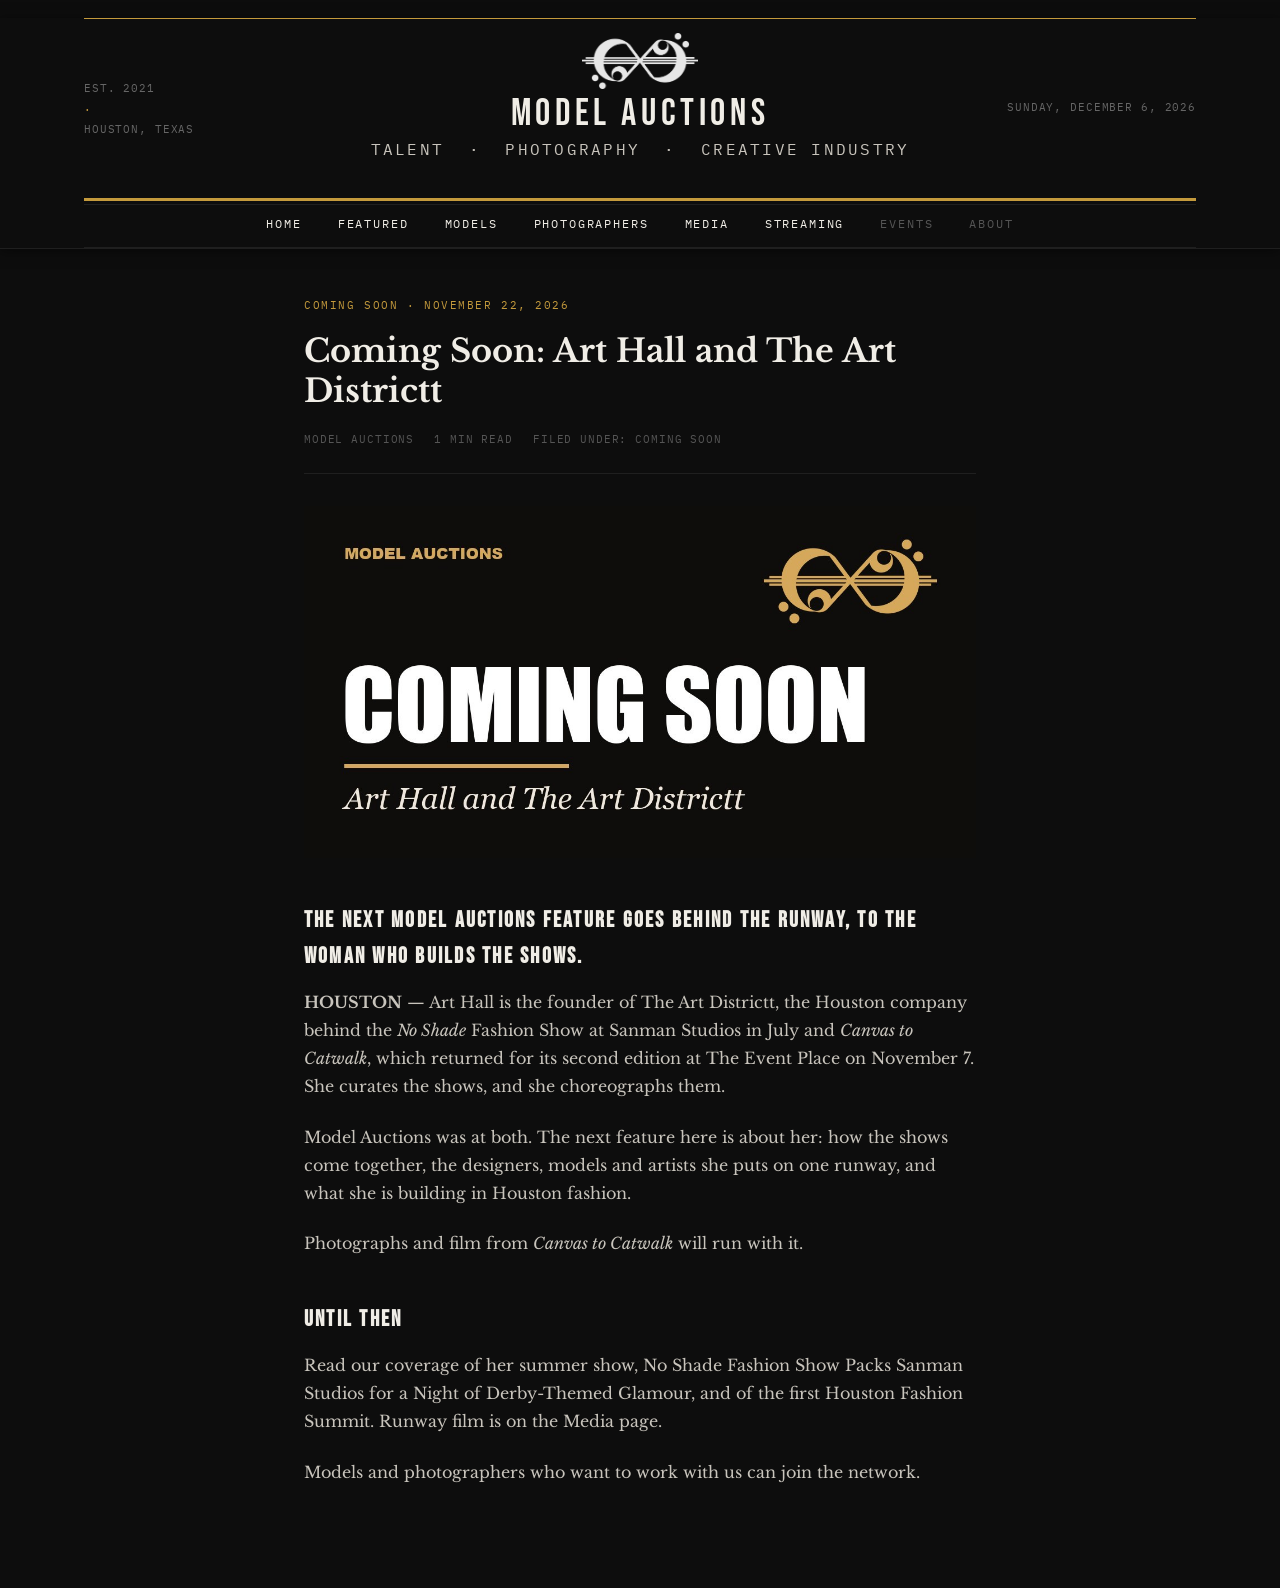
==== 0003/index.html @ fc56e5aa "0003: coming-soon entry for the next feature, Art Hall and The Art Districtt The owner asked for a c" ====
<!DOCTYPE html>
<html lang="en">
<head>
<meta charset="UTF-8">
<meta name="viewport" content="width=device-width, initial-scale=1.0">
<meta name="robots" content="index, follow">

<title>Coming Soon: Art Hall and The Art Districtt</title>

<meta name="date" content="2026-11-22">
<meta name="description" content="The next Model Auctions feature is on Art Hall, the founder of The Art Districtt, and the Houston runway shows she builds, from No Shade to the second Canvas to Catwalk.">
<meta name="article-id" content="0003">
<meta name="card-label" content="Coming Soon">

<link rel="canonical" href="https://modelauctions.net/0003/">

<!-- ── Open Graph ── -->
<meta property="og:type" content="article">
<meta property="og:site_name" content="Model Auctions">
<meta property="og:title" content="Coming Soon: Art Hall and The Art Districtt">
<meta property="og:description" content="The next Model Auctions feature is on Art Hall, the founder of The Art Districtt, and the Houston runway shows she builds, from No Shade to the second Canvas to Catwalk.">
<meta property="og:url" content="https://modelauctions.net/0003/">
<meta property="og:image" content="https://modelauctions.net/0003/thumb.jpg">
<meta property="og:image:width" content="1200">
<meta property="og:image:height" content="630">
<meta property="article:published_time" content="2026-11-22T12:00:00-06:00">
<meta property="article:section" content="Coming Soon">

<!-- ── Twitter / X card ── -->
<meta name="twitter:card" content="summary_large_image">
<meta name="twitter:title" content="Coming Soon: Art Hall and The Art Districtt">
<meta name="twitter:description" content="The next Model Auctions feature is on Art Hall, the founder of The Art Districtt, and the Houston runway shows she builds, from No Shade to the second Canvas to Catwalk.">
<meta name="twitter:image" content="https://modelauctions.net/0003/thumb.jpg">

<!-- ── Structured data ── -->
<script type="application/ld+json">
{
  "@context": "https://schema.org",
  "@type": "NewsArticle",
  "headline": "Coming Soon: Art Hall and The Art Districtt",
  "description": "The next Model Auctions feature is on Art Hall, the founder of The Art Districtt, and the Houston runway shows she builds, from No Shade to the second Canvas to Catwalk.",
  "image": ["https://modelauctions.net/0003/thumb.jpg"],
  "datePublished": "2026-11-22T12:00:00-06:00",
  "publisher": {
    "@type": "Organization",
    "name": "Model Auctions",
    "logo": { "@type": "ImageObject", "url": "https://modelauctions.net/assets/logo.png" }
  },
  "mainEntityOfPage": { "@type": "WebPage", "@id": "https://modelauctions.net/0003/" }
}
</script>

<link rel="icon" href="/favicon.ico" type="image/x-icon">
<link rel="stylesheet" href="../style.css">
<link rel="preconnect" href="https://fonts.googleapis.com">
<link href="https://fonts.googleapis.com/css2?family=Bebas+Neue&family=Libre+Baskerville:ital,wght@0,400;0,700;1,400&family=IBM+Plex+Mono:wght@400;500&display=swap" rel="stylesheet">
</head>

<body class="article-body">

<!-- MASTHEAD (uniform site header) -->
<header class="masthead">
  <div class="masthead-inner">
    <div class="masthead-top-rule"></div>
    <div class="masthead-flag">
      <div class="masthead-flag-left">
        <span class="masthead-est">Est. 2021</span>
        <span class="masthead-dot">·</span>
        <span class="masthead-loc">Houston, Texas</span>
      </div>
      <div class="masthead-flag-center">
        <a href="../index.html" class="masthead-logo-link">
          <img src="../assets/logo.png" alt="Model Auctions" class="masthead-logo">
        </a>
        <div class="masthead-wordmark">
          <div class="masthead-title">Model Auctions</div>
          <p class="masthead-tagline">Talent&nbsp;&nbsp;·&nbsp;&nbsp;Photography&nbsp;&nbsp;·&nbsp;&nbsp;Creative Industry</p>
        </div>
      </div>
      <div class="masthead-flag-right">
        <span id="live-date" class="masthead-date"></span>
        <span id="article-count" class="masthead-count"></span>
      </div>
    </div>
    <div class="masthead-rule-double">
      <div class="rule-thick"></div>
      <div class="rule-thin"></div>
    </div>
    <nav class="masthead-nav">
      <a href="../index.html">Home</a>
      <a href="../all.html">Featured</a>
      <a href="../models/index.html">Models</a>
      <a href="../photographers/index.html">Photographers</a>
        <a href="../media/index.html">Media</a>
        <a href="../media/index.html?view=guide">Streaming</a>
      <a href="#" class="nav-dim">Events</a>
      <a href="#" class="nav-dim">About</a>
    </nav>
    <div class="masthead-bottom-rule"></div>
  </div>
</header>
<script>(function(){var d=document.getElementById('live-date');if(d){d.textContent=new Date().toLocaleDateString('en-US',{weekday:'long',year:'numeric',month:'long',day:'numeric'});}})();</script>

<div class="article-wrap">

<div class="article-kicker">Coming Soon · November 22, 2026</div>

<h1>Coming Soon: Art Hall and The Art Districtt</h1>

<div class="article-meta">
<span>Model Auctions</span>
<span>1 min read</span>
<span>Filed under: Coming Soon</span>
</div>

<p style="margin:0 0 1.6rem;"><img src="thumb.jpg" width="1200" height="630" alt="Coming soon to Model Auctions: Art Hall and The Art Districtt." style="display:block;width:100%;height:auto;"></p>

<div class="article-body">

<h2>The next Model Auctions feature goes behind the runway, to the woman who builds the shows.</h2>

<p><strong>HOUSTON</strong> — Art Hall is the founder of The Art Districtt, the Houston company behind the <em>No Shade</em> Fashion Show at Sanman Studios in July and <em>Canvas to Catwalk</em>, which returned for its second edition at The Event Place on November 7. She curates the shows, and she choreographs them.</p>

<p>Model Auctions was at both. The next feature here is about her: how the shows come together, the designers, models and artists she puts on one runway, and what she is building in Houston fashion.</p>

<p>Photographs and film from <em>Canvas to Catwalk</em> will run with it.</p>

<h2>Until then</h2>

<p>Read our coverage of her summer show, <a href="../0001/">No Shade Fashion Show Packs Sanman Studios for a Night of Derby-Themed Glamour</a>, and of the first <a href="../0002/">Houston Fashion Summit</a>. Runway film is on the <a href="../media/">Media page</a>.</p>

<p>Models and photographers who want to work with us can <a href="../join/">join the network</a>.</p>

</div>

</div>

</body>
</html>
---- style.css ----
/* ============================================================
   MODEL AUCTIONS — style.css
   Palette: near-black #0D0D0D · off-white #F0EDE6
   Accent:  gold #C49A3C · rule-dark #1F1F1F
   Type:    Bebas Neue (display) · Libre Baskerville (body) · IBM Plex Mono (meta)
   ============================================================ */

/* ── Reset & Base ─────────────────────────────────────────── */
*, *::before, *::after { box-sizing: border-box; margin: 0; padding: 0; }

html { font-size: 16px; scroll-behavior: smooth; }

body {
  background-color: #0D0D0D;
  color: #F0EDE6;
  font-family: 'Libre Baskerville', Georgia, serif;
  line-height: 1.6;
  -webkit-font-smoothing: antialiased;
}

img { display: block; max-width: 100%; height: auto; }
a   { color: inherit; text-decoration: none; }


/* ── MASTHEAD ──────────────────────────────────────────────── */
.masthead {
  background-color: #0D0D0D;
  position: sticky;
  top: 0;
  z-index: 100;
  box-shadow: 0 2px 12px rgba(0,0,0,0.5);
  border-bottom: 1px solid #1F1F1F;
}

.masthead-inner {
  max-width: 1160px;
  margin: 0 auto;
  padding: 0 24px;
}

/* thin rule above flag */
.masthead-top-rule {
  border-top: 1px solid #C49A3C;
  margin-top: 18px;
}

/* ── Flag row ── */
.masthead-flag {
  display: grid;
  grid-template-columns: 1fr auto 1fr;
  align-items: center;
  padding: 14px 0 12px;
  gap: 16px;
}

.masthead-flag-left,
.masthead-flag-right {
  display: flex;
  flex-direction: column;
  gap: 3px;
  font-family: 'IBM Plex Mono', monospace;
  font-size: 0.68rem;
  letter-spacing: 0.08em;
  text-transform: uppercase;
  color: #666;
}

.masthead-flag-right { align-items: flex-end; text-align: right; }

.masthead-dot { color: #C49A3C; }

/* ── Center: logo + wordmark ── */
.masthead-flag-center {
  display: flex;
  flex-direction: column;
  align-items: center;
  gap: 6px;
  text-align: center;
}

.masthead-logo-link { display: block; }

.masthead-logo {
  height: 56px;
  width: auto;
  filter: invert(1);
  opacity: 0.9;
}

.masthead-wordmark { display: flex; flex-direction: column; align-items: center; gap: 2px; }

.masthead-title {
  font-family: 'Bebas Neue', sans-serif;
  font-size: 2.4rem;
  letter-spacing: 0.12em;
  line-height: 1;
  color: #F0EDE6;
  text-transform: uppercase;
}

.masthead-title a { color: inherit; }
.masthead-title a:hover { color: #C49A3C; transition: color 0.2s; }

.masthead-tagline {
  font-family: 'IBM Plex Mono', monospace;
  font-size: 0.62rem;
  letter-spacing: 0.14em;
  text-transform: uppercase;
  color: #C49A3C;
}

/* ── Double rule ── */
.masthead-rule-double {
  display: flex;
  flex-direction: column;
  gap: 3px;
  margin-bottom: 0;
}

.rule-thick { border-top: 3px solid #C49A3C; }
.rule-thin  { border-top: 1px solid #1F1F1F; }

/* ── Nav ── */
.masthead-nav {
  display: flex;
  justify-content: center;
  gap: 36px;
  padding: 10px 0;
}

.masthead-nav a {
  font-family: 'IBM Plex Mono', monospace;
  font-size: 0.72rem;
  letter-spacing: 0.16em;
  text-transform: uppercase;
  color: #F0EDE6;
  padding-bottom: 2px;
  border-bottom: 2px solid transparent;
  transition: border-color 0.2s, color 0.2s;
}

.masthead-nav a:hover        { border-bottom-color: #C49A3C; color: #C49A3C; }
.masthead-nav a.active       { border-bottom-color: #C49A3C; color: #C49A3C; }
.masthead-nav a.nav-dim      { color: #555; }
.masthead-nav a.nav-dim:hover{ color: #C49A3C; border-bottom-color: #C49A3C; }

/* thin rule below nav */
.masthead-bottom-rule { border-top: 1px solid #1F1F1F; margin-bottom: 0; }


/* ── MAIN LAYOUT ──────────────────────────────────────────── */
main {
  max-width: 1160px;
  margin: 0 auto;
  padding: 40px 24px 64px;
}


/* ── SECTION LABEL BAR ────────────────────────────────────── */
.section-label-bar {
  display: flex;
  align-items: baseline;
  gap: 14px;
  margin-bottom: 24px;
  padding-bottom: 10px;
  border-bottom: 2px solid #C49A3C;
}

.section-label {
  font-family: 'Bebas Neue', sans-serif;
  font-size: 1.5rem;
  letter-spacing: 0.1em;
  color: #F0EDE6;
}

.section-label-sub {
  font-family: 'IBM Plex Mono', monospace;
  font-size: 0.65rem;
  letter-spacing: 0.12em;
  text-transform: uppercase;
  color: #C49A3C;
}


/* ── CARDS GRID ───────────────────────────────────────────── */
.cards-grid {
  display: grid;
  grid-template-columns: repeat(3, 1fr);
  gap: 28px;
}

@media (max-width: 860px) { .cards-grid { grid-template-columns: 1fr 1fr; } }
@media (max-width: 560px) { .cards-grid { grid-template-columns: 1fr; } }


/* ── CARD ─────────────────────────────────────────────────── */
.card {
  display: flex;
  flex-direction: column;
  background: #141414;
  border: 1px solid #2A2A2A;
  opacity: 0;
  animation: fadeUp 0.4s ease forwards;
}

@keyframes fadeUp {
  from { opacity: 0; transform: translateY(12px); }
  to   { opacity: 1; transform: translateY(0); }
}

/* skeleton */
.card.skeleton {
  height: 340px;
  background: linear-gradient(90deg, #181818 25%, #222222 50%, #181818 75%);
  background-size: 200% 100%;
  animation: shimmer 1.4s infinite;
  opacity: 1;
  border: none;
}

@keyframes shimmer {
  0%   { background-position: 200% 0; }
  100% { background-position: -200% 0; }
}

/* card image */
.card-image-link { display: block; }

.card-image {
  position: relative;
  aspect-ratio: 16 / 10;
  overflow: hidden;
  background: #1A1A1A;
}

.card-image img {
  width: 100%;
  height: 100%;
  object-fit: cover;
  transition: transform 0.4s ease;
}

.card:hover .card-image img { transform: scale(1.03); }

.card-label {
  position: absolute;
  top: 10px;
  left: 10px;
  font-family: 'IBM Plex Mono', monospace;
  font-size: 0.6rem;
  letter-spacing: 0.14em;
  text-transform: uppercase;
  background: #C49A3C;
  color: #0D0D0D;
  padding: 3px 8px;
}

/* card body */
.card-body {
  padding: 18px 20px 22px;
  display: flex;
  flex-direction: column;
  gap: 8px;
  flex: 1;
}

.card-body time {
  font-family: 'IBM Plex Mono', monospace;
  font-size: 0.65rem;
  letter-spacing: 0.1em;
  color: #666;
  text-transform: uppercase;
}

.card-body h2 {
  font-family: 'Libre Baskerville', serif;
  font-size: 1.05rem;
  font-weight: 700;
  line-height: 1.35;
  color: #F0EDE6;
}

.card-body h2 a:hover { color: #C49A3C; transition: color 0.2s; }

.card-body p {
  font-size: 0.88rem;
  line-height: 1.55;
  color: #888;
  flex: 1;
}

.read-link {
  font-family: 'IBM Plex Mono', monospace;
  font-size: 0.7rem;
  letter-spacing: 0.1em;
  color: #C49A3C;
  margin-top: auto;
  transition: letter-spacing 0.2s;
}

.read-link:hover { letter-spacing: 0.16em; }


/* ── CTA BUTTON ───────────────────────────────────────────── */
.all-articles-cta {
  display: flex;
  justify-content: center;
  margin-top: 48px;
}

.cta-button {
  display: inline-flex;
  align-items: center;
  gap: 10px;
  font-family: 'IBM Plex Mono', monospace;
  font-size: 0.75rem;
  letter-spacing: 0.18em;
  text-transform: uppercase;
  color: #F0EDE6;
  border: 1.5px solid #C49A3C;
  padding: 12px 28px;
  transition: background 0.2s, color 0.2s;
}

.cta-button:hover {
  background: #C49A3C;
  color: #0D0D0D;
}


/* ── ALL ARTICLES PAGE ────────────────────────────────────── */
.all-page main { padding-top: 40px; }

.all-main {
  max-width: 860px;
  margin: 0 auto;
  padding: 40px 24px 64px;
}

.all-header { margin-bottom: 28px; }

.all-subtitle {
  font-family: 'IBM Plex Mono', monospace;
  font-size: 0.72rem;
  letter-spacing: 0.1em;
  color: #666;
  margin-top: 8px;
}

/* search */
.search-bar {
  margin-bottom: 32px;
}

.search-bar input {
  width: 100%;
  background: transparent;
  border: none;
  border-bottom: 1.5px solid #2A2A2A;
  padding: 10px 0;
  font-family: 'Libre Baskerville', serif;
  font-size: 0.95rem;
  color: #F0EDE6;
  outline: none;
  transition: border-color 0.2s;
}

.search-bar input:focus { border-bottom-color: #C49A3C; }
.search-bar input::placeholder { color: #444; font-style: italic; }

/* list items */
.list-item {
  display: grid;
  grid-template-columns: 36px 1fr auto;
  align-items: start;
  gap: 16px;
  padding: 18px 0;
  border-bottom: 1px solid #1F1F1F;
  opacity: 0;
  animation: fadeUp 0.35s ease forwards;
  transition: background 0.15s;
}

.list-item:hover { background: rgba(196, 154, 60, 0.05); }

.list-num {
  font-family: 'IBM Plex Mono', monospace;
  font-size: 0.68rem;
  color: #C49A3C;
  padding-top: 4px;
  letter-spacing: 0.05em;
}

.list-body h3 {
  font-family: 'Libre Baskerville', serif;
  font-size: 1rem;
  font-weight: 700;
  line-height: 1.35;
  color: #F0EDE6;
  margin-bottom: 4px;
}

.list-item:hover .list-body h3 { color: #C49A3C; transition: color 0.2s; }

.list-body p {
  font-size: 0.82rem;
  color: #666;
  line-height: 1.5;
}

.list-right {
  display: flex;
  flex-direction: column;
  align-items: flex-end;
  gap: 4px;
  min-width: 90px;
  text-align: right;
}

.list-right time,
.list-right .folder-id {
  font-family: 'IBM Plex Mono', monospace;
  font-size: 0.65rem;
  color: #555;
  letter-spacing: 0.08em;
  white-space: nowrap;
}

.list-arrow {
  font-size: 0.85rem;
  color: #333;
  transition: color 0.2s, transform 0.2s;
}

.list-item:hover .list-arrow {
  color: #C49A3C;
  transform: translateX(3px);
}

/* skeleton for list */
.list-skeleton {
  height: 72px;
  background: linear-gradient(90deg, #141414 25%, #1A1A1A 50%, #141414 75%);
  background-size: 200% 100%;
  animation: shimmer 1.4s infinite;
  margin-bottom: 1px;
}

/* no results / error */
.no-results,
.error-state {
  font-family: 'IBM Plex Mono', monospace;
  font-size: 0.8rem;
  color: #555;
  padding: 32px 0;
  letter-spacing: 0.05em;
}

.error-detail {
  font-size: 0.72rem;
  margin-top: 8px;
  color: #444;
}


/* ── FOOTER ───────────────────────────────────────────────── */
.site-footer {
  background-color: #080808;
  color: #F0EDE6;
  margin-top: 0;
  border-top: 1px solid #1F1F1F;
}

.footer-rule {
  height: 3px;
  background: #C49A3C;
}

.footer-inner {
  max-width: 1160px;
  margin: 0 auto;
  padding: 40px 24px 36px;
  display: flex;
  flex-direction: column;
  align-items: center;
  gap: 12px;
  text-align: center;
}

.footer-brand {
  display: flex;
  align-items: center;
  gap: 12px;
}

.footer-logo {
  height: 32px;
  width: auto;
  filter: invert(1);
  opacity: 0.7;
}

.footer-wordmark {
  font-family: 'Bebas Neue', sans-serif;
  font-size: 1.2rem;
  letter-spacing: 0.14em;
  color: #F0EDE6;
}

.footer-mission {
  font-family: 'Libre Baskerville', serif;
  font-size: 0.82rem;
  font-style: italic;
  color: #666;
  max-width: 480px;
  line-height: 1.6;
}

.footer-legal {
  font-family: 'IBM Plex Mono', monospace;
  font-size: 0.62rem;
  letter-spacing: 0.1em;
  color: #444;
  text-transform: uppercase;
}

.footer-parent {
  font-family: 'IBM Plex Mono', monospace;
  font-size: 0.62rem;
  letter-spacing: 0.1em;
  color: #555;
  text-transform: uppercase;
}

.footer-parent a {
  color: #C49A3C;
  transition: color 0.2s;
}

.footer-parent a:hover { color: #F0EDE6; }


/* ── ARTICLE PAGE ─────────────────────────────────────────── */
.article-body {
  background: #0D0D0D;
}

.article-header-bar {
  display: flex;
  justify-content: space-between;
  align-items: center;
  max-width: 860px;
  margin: 0 auto;
  padding: 16px 24px;
  border-bottom: 1px solid #1F1F1F;
  font-family: 'IBM Plex Mono', monospace;
  font-size: 0.7rem;
  letter-spacing: 0.12em;
  text-transform: uppercase;
  color: #C49A3C;
}

.article-header-bar a { color: #C49A3C; transition: color 0.2s; }
.article-header-bar a:hover { color: #F0EDE6; }

.site-name {
  font-family: 'Bebas Neue', sans-serif;
  font-size: 1rem;
  letter-spacing: 0.2em;
  color: #F0EDE6;
}

.article-wrap {
  max-width: 720px;
  margin: 0 auto;
  padding: 48px 24px 80px;
}

.article-kicker {
  font-family: 'IBM Plex Mono', monospace;
  font-size: 0.7rem;
  letter-spacing: 0.14em;
  text-transform: uppercase;
  color: #C49A3C;
  margin-bottom: 16px;
}

.article-wrap h1 {
  font-family: 'Libre Baskerville', serif;
  font-size: 2rem;
  font-weight: 700;
  line-height: 1.25;
  color: #F0EDE6;
  margin-bottom: 20px;
}

.article-meta {
  display: flex;
  gap: 20px;
  font-family: 'IBM Plex Mono', monospace;
  font-size: 0.68rem;
  letter-spacing: 0.08em;
  color: #555;
  text-transform: uppercase;
  margin-bottom: 32px;
  padding-bottom: 24px;
  border-bottom: 1px solid #1F1F1F;
}

.article-hero {
  margin-bottom: 36px;
}

.article-hero img {
  width: 100%;
  aspect-ratio: 16/9;
  object-fit: cover;
}

.article-hero figcaption {
  font-family: 'IBM Plex Mono', monospace;
  font-size: 0.65rem;
  color: #555;
  margin-top: 8px;
  letter-spacing: 0.06em;
}

.article-body p {
  font-size: 1rem;
  line-height: 1.75;
  color: #C8C4BC;
  margin-bottom: 1.4em;
}

.article-body h2 {
  font-family: 'Bebas Neue', sans-serif;
  font-size: 1.4rem;
  letter-spacing: 0.1em;
  color: #F0EDE6;
  margin: 2em 0 0.6em;
}

.article-body blockquote {
  border-left: 3px solid #C49A3C;
  padding: 12px 20px;
  margin: 2em 0;
  font-style: italic;
  color: #888;
  background: #111111;
}

/* ── AUTO SLIDESHOW (shared) ──────────────────────────────────
   Was previously pasted as an inline <style> block into every
   single article, drifting out of sync between them. Lives here
   now — articles only need the <meta name="article-id"> tag and
   the <script> block, no CSS. */
.slideshow-wrap {
  width: 100%;
  margin: 32px 0 40px;
  position: relative;
  background: #111;
  overflow: hidden;
}
.slideshow-wrap img {
  width: 100%;
  max-height: 80vh;
  object-fit: contain;
  display: block;
  opacity: 0;
  position: absolute;
  top: 0; left: 0;
  transition: opacity 0.9s ease;
  user-select: none;
  -webkit-user-drag: none;
}
.slideshow-wrap img.active { opacity: 1; position: relative; }
.slideshow-dots {
  position: absolute;
  bottom: 14px;
  left: 50%;
  transform: translateX(-50%);
  display: flex;
  gap: 7px;
  z-index: 10;
}
.slideshow-dots span {
  width: 7px; height: 7px;
  border-radius: 50%;
  background: rgba(255,255,255,0.4);
  cursor: pointer;
  transition: background 0.3s;
}
.slideshow-dots span.active { background: rgba(255,255,255,0.95); }
.slideshow-count {
  position: absolute;
  top: 14px; right: 16px;
  font-family: 'IBM Plex Mono', monospace;
  font-size: 11px;
  color: rgba(255,255,255,0.6);
  letter-spacing: 0.1em;
  z-index: 10;
}
.slideshow-arrow {
  position: absolute;
  top: 50%;
  transform: translateY(-50%);
  background: rgba(0,0,0,0.35);
  color: #fff;
  border: none;
  font-size: 22px;
  line-height: 1;
  padding: 10px 14px;
  cursor: pointer;
  z-index: 10;
  opacity: 0;
  transition: opacity 0.2s;
  border-radius: 3px;
}
.slideshow-wrap:hover .slideshow-arrow { opacity: 1; }
.slideshow-arrow.prev { left: 10px; }
.slideshow-arrow.next { right: 10px; }

/* ── RESPONSIVE ───────────────────────────────────────────── */
@media (max-width: 700px) {
  .masthead-flag {
    grid-template-columns: 1fr;
    text-align: center;
  }
  .masthead-flag-left,
  .masthead-flag-right {
    display: none;
  }
  .masthead-title { font-size: 1.8rem; }
  .masthead-nav   { gap: 20px; flex-wrap: wrap; }

  .list-item {
    grid-template-columns: 28px 1fr;
  }
  .list-right { display: none; }
}

@media (max-width: 480px) {
  .masthead-logo { height: 40px; }
  .masthead-nav a { font-size: 0.65rem; gap: 12px; }
}

/* ── Reduced motion ───────────────────────────────────────── */
@media (prefers-reduced-motion: reduce) {
  .card, .list-item { animation: none; opacity: 1; }
  .card.skeleton, .list-skeleton { animation: none; }
}


/* ── FORM PAGES (Models / Photographers / Join) ──────────────
   Shared by /models/, /photographers/, /join/. Reuses the same
   masthead/footer chrome and article-wrap type scale as the rest
   of the site so these feel like site pages, not a bolted-on tool. */
.form-wrap {
  max-width: 640px;
  margin: 0 auto;
  padding: 48px 24px 80px;
}

.form-intro {
  font-size: 1rem;
  line-height: 1.7;
  color: #C8C4BC;
  margin-bottom: 36px;
}

.form-fieldset {
  display: flex;
  flex-direction: column;
  gap: 22px;
  margin-bottom: 8px;
}

.form-field { display: flex; flex-direction: column; gap: 8px; }

.form-field label {
  font-family: 'IBM Plex Mono', monospace;
  font-size: 0.68rem;
  letter-spacing: 0.1em;
  text-transform: uppercase;
  color: #C49A3C;
}

.form-field .field-hint {
  font-family: 'IBM Plex Mono', monospace;
  font-size: 0.62rem;
  color: #666;
  letter-spacing: 0.04em;
  text-transform: none;
}

.form-field input[type="text"],
.form-field input[type="email"],
.form-field input[type="tel"],
.form-field input[type="url"],
.form-field input[type="date"],
.form-field textarea {
  width: 100%;
  background: #141414;
  border: 1px solid #2A2A2A;
  color: #F0EDE6;
  font-family: 'Libre Baskerville', serif;
  font-size: 0.95rem;
  padding: 12px 14px;
  outline: none;
  transition: border-color 0.2s;
}

.form-field input:focus,
.form-field textarea:focus { border-color: #C49A3C; }

.form-field input::placeholder,
.form-field textarea::placeholder { color: #555; font-style: italic; }

.form-field textarea { resize: vertical; min-height: 90px; }

/* file inputs render with the browser's own chrome; just theme the text */
.form-field input[type="file"] {
  font-family: 'IBM Plex Mono', monospace;
  font-size: 0.8rem;
  color: #888;
}

.form-consent {
  display: flex;
  align-items: flex-start;
  gap: 10px;
  margin: 28px 0;
  font-size: 0.82rem;
  line-height: 1.6;
  color: #888;
}

.form-consent input[type="checkbox"] {
  margin-top: 4px;
  accent-color: #C49A3C;
}

.form-consent a { color: #C49A3C; }
.form-consent a:hover { color: #F0EDE6; }

.form-submit {
  display: inline-flex;
  align-items: center;
  gap: 10px;
  font-family: 'IBM Plex Mono', monospace;
  font-size: 0.75rem;
  letter-spacing: 0.18em;
  text-transform: uppercase;
  color: #0D0D0D;
  background: #C49A3C;
  border: 1.5px solid #C49A3C;
  padding: 13px 30px;
  cursor: pointer;
  transition: background 0.2s, color 0.2s;
}

.form-submit:hover { background: #F0EDE6; border-color: #F0EDE6; }

/* ── JOIN HUB (QR landing) ───────────────────────────────────── */
.join-hero { text-align: center; margin-bottom: 44px; }

.join-hero h1 {
  font-family: 'Bebas Neue', sans-serif;
  font-size: 2.4rem;
  letter-spacing: 0.1em;
  color: #F0EDE6;
  margin-bottom: 10px;
}

.join-cards {
  display: grid;
  grid-template-columns: 1fr 1fr;
  gap: 22px;
}

@media (max-width: 560px) { .join-cards { grid-template-columns: 1fr; } }

.join-card {
  display: flex;
  flex-direction: column;
  gap: 10px;
  background: #141414;
  border: 1px solid #2A2A2A;
  padding: 28px 24px;
  text-align: center;
  transition: border-color 0.2s;
}

.join-card:hover { border-color: #C49A3C; }

.join-card h2 {
  font-family: 'Bebas Neue', sans-serif;
  font-size: 1.4rem;
  letter-spacing: 0.08em;
  color: #F0EDE6;
}

.join-card p { font-size: 0.85rem; color: #888; line-height: 1.55; }

.join-card .cta-button { align-self: center; margin-top: 6px; }


/* ── FORM STATUS / RECEIPT (Models, Photographers uploads) ──── */
.form-submit:disabled { opacity: 0.5; cursor: default; }

.form-status {
  margin-top: 18px;
  font-family: 'IBM Plex Mono', monospace;
  font-size: 0.78rem;
  letter-spacing: 0.05em;
  color: #888;
}

.form-status:empty { margin-top: 0; }

.form-status-error { color: #d16a6a; }

/* ── LEGAL PAGES (/legal/terms/) ─────────────────────────────
   Long-form contract layout: hero with effective-date metadata,
   a sticky contents rail, and Parts with a plain-English summary
   box, numbered clauses, and "In effect now" / "When a feature
   launches" badges. The badges are part of the contract's meaning
   (they mark what binds today), so keep them legible. */
.legal-page {
  max-width: 1160px;
  margin: 0 auto;
  padding: 48px 24px 96px;
}

.legal-hero { max-width: 780px; margin-bottom: 44px; }

.legal-title {
  font-family: 'Bebas Neue', sans-serif;
  font-size: 3.6rem;
  letter-spacing: 0.08em;
  line-height: 1;
  color: #F0EDE6;
  margin: 8px 0 18px;
}

.legal-lede {
  font-size: 1.05rem;
  line-height: 1.7;
  color: #C8C4BC;
  margin-bottom: 28px;
}

.legal-meta {
  display: grid;
  grid-template-columns: repeat(auto-fit, minmax(150px, 1fr));
  gap: 14px 24px;
  padding: 18px 0;
  border-top: 1px solid #1F1F1F;
  border-bottom: 1px solid #1F1F1F;
  margin-bottom: 18px;
}

.legal-meta dt {
  font-family: 'IBM Plex Mono', monospace;
  font-size: 0.6rem;
  letter-spacing: 0.14em;
  text-transform: uppercase;
  color: #666;
  margin-bottom: 4px;
}

.legal-meta dd { font-size: 0.9rem; color: #F0EDE6; }
.legal-meta a  { color: #C49A3C; }
.legal-meta a:hover { color: #F0EDE6; }

.legal-key {
  display: flex;
  flex-wrap: wrap;
  align-items: center;
  gap: 8px 12px;
  font-family: 'IBM Plex Mono', monospace;
  font-size: 0.66rem;
  letter-spacing: 0.04em;
  color: #777;
}

.legal-key-text { margin-right: 16px; }

.badge {
  display: inline-block;
  font-family: 'IBM Plex Mono', monospace;
  font-size: 0.6rem;
  letter-spacing: 0.14em;
  text-transform: uppercase;
  padding: 4px 9px;
  border: 1px solid transparent;
  white-space: nowrap;
  line-height: 1.2;
}

.badge-now   { background: #C49A3C; color: #0D0D0D; border-color: #C49A3C; }
.badge-later { background: transparent; color: #9A9A9A; border-color: #3A3A3A; }
.badge-inline { vertical-align: middle; margin-left: 10px; font-weight: 400; }

/* two-column layout: contents rail + text */
.legal-layout {
  display: grid;
  grid-template-columns: 250px minmax(0, 1fr);
  gap: 60px;
  align-items: start;
}

.legal-toc {
  position: sticky;
  top: 172px;                       /* clears the sticky masthead */
  max-height: calc(100vh - 196px);
  overflow-y: auto;
}

.legal-toc details > summary {
  list-style: none;
  cursor: pointer;
  font-family: 'Bebas Neue', sans-serif;
  font-size: 1.2rem;
  letter-spacing: 0.12em;
  color: #F0EDE6;
  padding-bottom: 10px;
  margin-bottom: 8px;
  border-bottom: 2px solid #C49A3C;
}

.legal-toc details > summary::-webkit-details-marker { display: none; }

.legal-toc ol { list-style: none; }

.legal-toc a {
  display: block;
  font-family: 'IBM Plex Mono', monospace;
  font-size: 0.68rem;
  letter-spacing: 0.06em;
  line-height: 1.4;
  color: #8A8A8A;
  padding: 7px 0 7px 12px;
  border-left: 2px solid #1F1F1F;
  transition: color 0.15s, border-color 0.15s;
}

.legal-toc a:hover,
.legal-toc a.active { color: #C49A3C; border-left-color: #C49A3C; }

.legal-toc .toc-sub a {
  font-size: 0.62rem;
  color: #666;
  padding-left: 24px;
}

.legal-content { max-width: 780px; min-width: 0; }

/* the conspicuous notice at the top */
.legal-notice {
  border: 1px solid #C49A3C;
  padding: 22px 26px;
  margin-bottom: 56px;
}

.legal-notice p {
  font-family: 'IBM Plex Mono', monospace;
  font-size: 0.74rem;
  letter-spacing: 0.03em;
  line-height: 1.75;
  color: #F0EDE6;
}

.legal-notice p + p { margin-top: 12px; color: #C8C4BC; }

/* a Part */
.legal-part { margin-bottom: 84px; scroll-margin-top: 172px; }

.part-head {
  display: flex;
  flex-wrap: wrap;
  align-items: baseline;
  gap: 10px 16px;
  padding-bottom: 14px;
  margin-bottom: 26px;
  border-bottom: 3px solid #C49A3C;
}

.part-num {
  font-family: 'IBM Plex Mono', monospace;
  font-size: 0.7rem;
  letter-spacing: 0.18em;
  text-transform: uppercase;
  color: #C49A3C;
}

.part-head h2 {
  font-family: 'Bebas Neue', sans-serif;
  font-size: 2.3rem;
  letter-spacing: 0.08em;
  line-height: 1;
  color: #F0EDE6;
  margin: 0;
}

.part-head .badge { margin-left: auto; }

.part-summary {
  background: #141414;
  border: 1px solid #2A2A2A;
  border-left: 3px solid #C49A3C;
  padding: 22px 26px 18px;
  margin-bottom: 30px;
}

.part-summary h3 {
  font-family: 'Bebas Neue', sans-serif;
  font-size: 1.15rem;
  letter-spacing: 0.12em;
  color: #C49A3C;
  margin-bottom: 12px;
}

.part-summary ul { padding-left: 18px; }

.part-summary li {
  font-size: 0.92rem;
  line-height: 1.6;
  color: #C8C4BC;
  margin-bottom: 8px;
}

.summary-caveat {
  font-family: 'IBM Plex Mono', monospace;
  font-size: 0.6rem;
  letter-spacing: 0.1em;
  text-transform: uppercase;
  color: #666;
  margin-top: 14px;
}

.part-preface {
  font-size: 0.92rem;
  line-height: 1.7;
  color: #9A9A9A;
  font-style: italic;
  margin-bottom: 34px;
}

/* a numbered clause */
.clause { margin-bottom: 40px; scroll-margin-top: 172px; }

.clause h3 {
  display: flex;
  align-items: baseline;
  flex-wrap: wrap;
  gap: 4px 12px;
  font-family: 'Libre Baskerville', serif;
  font-size: 1.08rem;
  font-weight: 700;
  line-height: 1.35;
  color: #F0EDE6;
  margin-bottom: 12px;
}

.clause-num {
  font-family: 'IBM Plex Mono', monospace;
  font-size: 0.72rem;
  font-weight: 400;
  letter-spacing: 0.06em;
  color: #C49A3C;
  min-width: 2.4em;
}

.clause h4 {
  font-family: 'IBM Plex Mono', monospace;
  font-size: 0.68rem;
  font-weight: 500;
  letter-spacing: 0.14em;
  text-transform: uppercase;
  color: #C49A3C;
  margin: 22px 0 8px;
}

.clause p,
.clause li {
  font-size: 0.95rem;
  line-height: 1.75;
  color: #C8C4BC;
}

.clause p { margin-bottom: 1em; }
.clause ul, .clause ol { padding-left: 22px; margin-bottom: 1em; }
.clause li { margin-bottom: 0.5em; }
.clause li strong, .clause p strong { color: #F0EDE6; }
.clause a { color: #C49A3C; transition: color 0.2s; }
.clause a:hover { color: #F0EDE6; }

/* conspicuous (legally required all-caps) passages */
.clause .caps {
  text-transform: uppercase;
  font-size: 0.82rem;
  letter-spacing: 0.02em;
  line-height: 1.7;
  color: #E0DCD4;
  border-left: 2px solid #3A3A3A;
  padding-left: 16px;
}

.legal-contact-card {
  display: inline-block;
  border: 1px solid #2A2A2A;
  background: #111;
  padding: 16px 22px;
  margin: 6px 0 18px;
  font-family: 'IBM Plex Mono', monospace;
  font-size: 0.78rem;
  line-height: 1.8;
  color: #C8C4BC;
}

.legal-contact-card strong { color: #F0EDE6; }
.legal-contact-card a { color: #C49A3C; }

.legal-foot {
  margin-top: 24px;
  padding-top: 20px;
  border-top: 1px solid #1F1F1F;
  font-family: 'IBM Plex Mono', monospace;
  font-size: 0.64rem;
  letter-spacing: 0.06em;
  color: #666;
  line-height: 1.7;
}

@media (max-width: 900px) {
  .legal-layout { grid-template-columns: 1fr; gap: 32px; }
  .legal-toc { position: static; max-height: none; }
  .legal-toc details > summary::after { content: '  +'; color: #C49A3C; }
  .legal-toc details[open] > summary::after { content: '  −'; }
  .legal-title { font-size: 2.8rem; }
  .part-head h2 { font-size: 1.9rem; }
  .part-head .badge { margin-left: 0; }
}


/* ── MEDIA PAGE (/media/) ─────────────────────────────────────
   The "live TV" wrapper: a stage (poster, then the YouTube player),
   a channel guide drawn against the clock, and a browse view of
   streaming-menu rows. Contract: MEDIA.md. */
.media-page {
  max-width: 1160px;
  margin: 0 auto;
  padding: 36px 24px 80px;
}

/* stage */
.stage { margin-bottom: 36px; }

.stage-head {
  display: flex;
  justify-content: space-between;
  align-items: flex-end;
  gap: 16px;
  margin-bottom: 16px;
}

.stage-title {
  font-family: 'Bebas Neue', sans-serif;
  font-size: 2.6rem;
  letter-spacing: 0.08em;
  line-height: 1;
  color: #F0EDE6;
  margin-top: 6px;
}

.view-tabs { display: flex; gap: 0; border: 1px solid #2A2A2A; }

.view-tab {
  font-family: 'IBM Plex Mono', monospace;
  font-size: 0.68rem;
  letter-spacing: 0.16em;
  text-transform: uppercase;
  color: #888;
  background: transparent;
  border: none;
  padding: 10px 18px;
  cursor: pointer;
  transition: background 0.2s, color 0.2s;
}

.view-tab + .view-tab { border-left: 1px solid #2A2A2A; }
.view-tab:hover { color: #F0EDE6; }
.view-tab.is-active { background: #C49A3C; color: #0D0D0D; }

.stage-frame {
  position: relative;
  aspect-ratio: 16 / 9;
  background: #111;
  border: 1px solid #2A2A2A;
  overflow: hidden;
}

.poster {
  position: absolute;
  inset: 0;
  width: 100%;
  height: 100%;
  border: none;
  padding: 0;
  cursor: pointer;
  background-color: #111;
  background-size: cover;
  background-position: center;
  text-align: left;
  color: #F0EDE6;
}

.poster-scrim {
  position: absolute;
  inset: 0;
  background: linear-gradient(to top, rgba(13,13,13,0.95) 0%, rgba(13,13,13,0.35) 45%, rgba(13,13,13,0.15) 100%);
  transition: background 0.3s;
}

.poster:hover .poster-scrim { background: linear-gradient(to top, rgba(13,13,13,0.95) 0%, rgba(13,13,13,0.25) 45%, rgba(13,13,13,0.05) 100%); }

.poster-live {
  position: absolute;
  top: 18px;
  left: 20px;
  display: inline-flex;
  align-items: center;
  gap: 8px;
  font-family: 'IBM Plex Mono', monospace;
  font-size: 0.62rem;
  letter-spacing: 0.16em;
  text-transform: uppercase;
  color: #0D0D0D;
  background: #C49A3C;
  padding: 5px 10px;
}

.live-dot {
  width: 7px; height: 7px;
  border-radius: 50%;
  background: #0D0D0D;
  animation: livePulse 1.6s ease-in-out infinite;
}

@keyframes livePulse { 0%, 100% { opacity: 1; } 50% { opacity: 0.25; } }

.poster-text {
  position: absolute;
  left: 24px;
  right: 24px;
  bottom: 24px;
  display: flex;
  flex-direction: column;
  gap: 6px;
}

.poster-ch {
  font-family: 'IBM Plex Mono', monospace;
  font-size: 0.66rem;
  letter-spacing: 0.16em;
  text-transform: uppercase;
  color: #C49A3C;
}

.poster-title {
  font-family: 'Bebas Neue', sans-serif;
  font-size: clamp(1.6rem, 4vw, 3rem);
  letter-spacing: 0.06em;
  line-height: 1;
  color: #F0EDE6;
  text-shadow: 0 2px 12px rgba(0,0,0,0.6);
}

.poster-sub {
  font-family: 'IBM Plex Mono', monospace;
  font-size: 0.68rem;
  letter-spacing: 0.08em;
  color: #C8C4BC;
}

.poster-play {
  position: absolute;
  top: 50%; left: 50%;
  transform: translate(-50%, -50%);
  width: 76px; height: 76px;
  border: 2px solid #F0EDE6;
  border-radius: 50%;
  display: flex;
  align-items: center;
  justify-content: center;
  font-size: 1.6rem;
  color: #F0EDE6;
  padding-left: 6px;
  background: rgba(13,13,13,0.45);
  transition: background 0.2s, border-color 0.2s, color 0.2s;
}

.poster:hover .poster-play { background: #C49A3C; border-color: #C49A3C; color: #0D0D0D; }

.player-shell { position: absolute; inset: 0; }
.player-shell iframe, #player { width: 100%; height: 100%; display: block; }

/* the bar under the player */
.now-bar {
  display: flex;
  justify-content: space-between;
  align-items: flex-start;
  gap: 20px;
  padding: 16px 0;
  border-bottom: 1px solid #1F1F1F;
}

.now-main { display: flex; flex-direction: column; gap: 4px; min-width: 0; }

.now-ch {
  font-family: 'IBM Plex Mono', monospace;
  font-size: 0.64rem;
  letter-spacing: 0.16em;
  text-transform: uppercase;
  color: #C49A3C;
}

.now-title {
  font-family: 'Libre Baskerville', serif;
  font-size: 1.05rem;
  font-weight: 700;
  color: #F0EDE6;
}

.now-meta, .now-next {
  font-family: 'IBM Plex Mono', monospace;
  font-size: 0.66rem;
  letter-spacing: 0.06em;
  color: #777;
}

.now-next { color: #999; }

.now-actions { display: flex; gap: 8px; flex-shrink: 0; flex-wrap: wrap; justify-content: flex-end; }

.now-btn {
  font-family: 'IBM Plex Mono', monospace;
  font-size: 0.64rem;
  letter-spacing: 0.14em;
  text-transform: uppercase;
  color: #F0EDE6;
  background: transparent;
  border: 1px solid #C49A3C;
  padding: 8px 14px;
  cursor: pointer;
  transition: background 0.2s, color 0.2s;
}

.now-btn:hover { background: #C49A3C; color: #0D0D0D; }
.now-btn-dim { border-color: #2A2A2A; color: #888; }
.now-btn-dim:hover { background: transparent; color: #F0EDE6; border-color: #F0EDE6; }

/* guide */
.guide-window {
  font-family: 'IBM Plex Mono', monospace;
  font-size: 0.64rem;
  letter-spacing: 0.14em;
  text-transform: uppercase;
  color: #666;
  margin-bottom: 10px;
}

.guide { border: 1px solid #2A2A2A; background: #0F0F0F; overflow: hidden; }

.guide-row {
  display: grid;
  grid-template-columns: 220px 1fr;
  border-bottom: 1px solid #1F1F1F;
  min-height: 72px;
}

.guide-row:last-child { border-bottom: none; }
.guide-row.is-active .guide-ch { background: #1A1608; }

.guide-head { min-height: 34px; background: #141414; }
.guide-head .guide-ch {
  font-family: 'IBM Plex Mono', monospace;
  font-size: 0.6rem;
  letter-spacing: 0.16em;
  text-transform: uppercase;
  color: #666;
  cursor: default;
}

.guide-ch {
  display: flex;
  align-items: center;
  gap: 14px;
  padding: 10px 16px;
  border-right: 1px solid #2A2A2A;
  cursor: pointer;
  transition: background 0.2s;
}

.guide-ch:hover { background: #161616; }

.guide-num {
  font-family: 'Bebas Neue', sans-serif;
  font-size: 1.9rem;
  line-height: 1;
  color: #C49A3C;
  min-width: 28px;
}

.guide-names { display: flex; flex-direction: column; gap: 3px; min-width: 0; }

.guide-name {
  font-family: 'Libre Baskerville', serif;
  font-size: 0.92rem;
  font-weight: 700;
  color: #F0EDE6;
}

.guide-tag {
  font-family: 'IBM Plex Mono', monospace;
  font-size: 0.6rem;
  letter-spacing: 0.08em;
  color: #666;
  text-transform: uppercase;
}

.guide-track { position: relative; overflow: hidden; }

.guide-mark {
  position: absolute;
  top: 0; bottom: 0;
  display: flex;
  align-items: center;
  padding-left: 8px;
  border-left: 1px solid #2A2A2A;
  font-family: 'IBM Plex Mono', monospace;
  font-size: 0.6rem;
  letter-spacing: 0.1em;
  color: #666;
  white-space: nowrap;
}

.guide-block {
  position: absolute;
  top: 6px; bottom: 6px;
  display: flex;
  flex-direction: column;
  justify-content: center;
  gap: 4px;
  padding: 0 10px;
  background: #171717;
  border: 1px solid #2A2A2A;
  border-left: 3px solid #3A3A3A;
  color: #C8C4BC;
  text-align: left;
  cursor: pointer;
  overflow: hidden;
  min-width: 4px;
  transition: background 0.15s, border-color 0.15s;
}

.guide-block:hover { background: #1F1F1F; border-color: #C49A3C; }
.guide-block.is-now { background: #1A1608; border-left-color: #C49A3C; color: #F0EDE6; }
.guide-block.is-clipped { border-left-style: dashed; }

.guide-block-title {
  font-family: 'Libre Baskerville', serif;
  font-size: 0.8rem;
  line-height: 1.3;
  white-space: nowrap;
  overflow: hidden;
  text-overflow: ellipsis;
}

.guide-block-time {
  font-family: 'IBM Plex Mono', monospace;
  font-size: 0.58rem;
  letter-spacing: 0.08em;
  color: #777;
  white-space: nowrap;
  overflow: hidden;
  text-overflow: ellipsis;
}

.guide-now {
  position: absolute;
  top: 0; bottom: 0;
  width: 2px;
  background: #C49A3C;
  box-shadow: 0 0 8px rgba(196,154,60,0.6);
  pointer-events: none;
}

/* browse */
.browse-hero {
  display: grid;
  grid-template-columns: repeat(4, 1fr);
  gap: 14px;
  margin-bottom: 40px;
}

.hero-card {
  position: relative;
  aspect-ratio: 16 / 10;
  border: 1px solid #2A2A2A;
  background: #111 center / cover no-repeat;
  padding: 0;
  cursor: pointer;
  text-align: left;
  overflow: hidden;
  transition: border-color 0.2s;
}

.hero-card:hover { border-color: #C49A3C; }

.hero-inner {
  position: absolute;
  inset: 0;
  display: flex;
  flex-direction: column;
  justify-content: flex-end;
  gap: 4px;
  padding: 14px;
  background: linear-gradient(to top, rgba(13,13,13,0.95) 0%, rgba(13,13,13,0.2) 60%, transparent 100%);
}

.hero-ch {
  font-family: 'IBM Plex Mono', monospace;
  font-size: 0.58rem;
  letter-spacing: 0.16em;
  text-transform: uppercase;
  color: #C49A3C;
}

.hero-title {
  font-family: 'Libre Baskerville', serif;
  font-size: 0.9rem;
  font-weight: 700;
  line-height: 1.3;
  color: #F0EDE6;
}

.hero-sub {
  font-family: 'IBM Plex Mono', monospace;
  font-size: 0.6rem;
  letter-spacing: 0.08em;
  color: #999;
}

.browse-row { margin-bottom: 36px; }

.browse-row-head {
  display: flex;
  align-items: baseline;
  gap: 14px;
  margin-bottom: 14px;
  padding-bottom: 8px;
  border-bottom: 2px solid #C49A3C;
}

.browse-row-head h3 {
  font-family: 'Bebas Neue', sans-serif;
  font-size: 1.4rem;
  letter-spacing: 0.1em;
  color: #F0EDE6;
}

.browse-row-sub {
  font-family: 'IBM Plex Mono', monospace;
  font-size: 0.62rem;
  letter-spacing: 0.12em;
  text-transform: uppercase;
  color: #C49A3C;
}

.tile-strip {
  display: grid;
  grid-auto-flow: column;
  grid-auto-columns: minmax(240px, 1fr);
  gap: 16px;
  overflow-x: auto;
  padding-bottom: 8px;
  scroll-snap-type: x mandatory;
}

.tile {
  position: relative;
  display: flex;
  flex-direction: column;
  background: #141414;
  border: 1px solid #2A2A2A;
  padding: 0;
  cursor: pointer;
  text-align: left;
  scroll-snap-align: start;
  transition: border-color 0.2s, transform 0.2s;
}

.tile:hover { border-color: #C49A3C; transform: translateY(-2px); }
.tile img { width: 100%; aspect-ratio: 16 / 9; object-fit: cover; display: block; }

.tile-dur {
  position: absolute;
  top: 8px; right: 8px;
  font-family: 'IBM Plex Mono', monospace;
  font-size: 0.6rem;
  letter-spacing: 0.1em;
  background: rgba(13,13,13,0.85);
  color: #F0EDE6;
  padding: 3px 7px;
}

.tile-body { display: flex; flex-direction: column; gap: 5px; padding: 12px 14px 14px; }

.tile-title {
  font-family: 'Libre Baskerville', serif;
  font-size: 0.88rem;
  font-weight: 700;
  line-height: 1.35;
  color: #F0EDE6;
}

.tile-meta {
  font-family: 'IBM Plex Mono', monospace;
  font-size: 0.6rem;
  letter-spacing: 0.1em;
  text-transform: uppercase;
  color: #666;
}

.tile-desc {
  font-size: 0.8rem;
  line-height: 1.5;
  color: #888;
  display: none;
}

.tile:hover .tile-desc { display: block; }

.media-note {
  margin-top: 40px;
  padding-top: 18px;
  border-top: 1px solid #1F1F1F;
  font-family: 'IBM Plex Mono', monospace;
  font-size: 0.66rem;
  letter-spacing: 0.06em;
  line-height: 1.8;
  color: #666;
  max-width: 720px;
}

@media (max-width: 860px) {
  .browse-hero { grid-template-columns: 1fr 1fr; }
  .guide-row { grid-template-columns: 150px 1fr; }
  .guide-num { font-size: 1.5rem; }
  .guide-tag { display: none; }
  .stage-head { flex-direction: column; align-items: flex-start; }
  .now-bar { flex-direction: column; }
  .now-actions { justify-content: flex-start; }
}

@media (max-width: 520px) {
  .browse-hero { grid-template-columns: 1fr; }
  .guide-row { grid-template-columns: 110px 1fr; }
  .guide-name { font-size: 0.8rem; }
  .poster-play { width: 56px; height: 56px; font-size: 1.2rem; }
}


/* ── MEDIA PAGE · APP VIEW ───────────────────────────────────
   The phone streaming-app shape (modeled on the owner's Netflix
   screenshots, 2026-09-04): app bar with the master logo, filter
   chips, a portrait billboard with the brand mark in its corner,
   rows of portrait cards with badges and progress, and a floating
   bottom tab bar. Gold where the reference is red. */
.app {
  max-width: 640px;
  margin: 0 auto;
  padding-bottom: 110px;             /* room for the floating tab bar */
}

.app-bar {
  display: flex;
  align-items: center;
  gap: 14px;
  padding: 6px 4px 16px;
}

/* the master logo, tinted gold: it is a black mark on transparent,
   so a mask over a gold background is the honest way to recolor it */
.app-logo {
  display: inline-block;
  width: 58px; height: 28px;
  background: #C49A3C;
  -webkit-mask: url('../assets/logo.png') center / contain no-repeat;
          mask: url('../assets/logo.png') center / contain no-repeat;
}

.app-bar-title {
  font-family: 'Bebas Neue', sans-serif;
  font-size: 1.9rem;
  letter-spacing: 0.08em;
  color: #F0EDE6;
  line-height: 1;
}

.app-bar-right { margin-left: auto; }

.app-onair {
  display: inline-flex;
  align-items: center;
  gap: 8px;
  font-family: 'IBM Plex Mono', monospace;
  font-size: 0.6rem;
  letter-spacing: 0.14em;
  text-transform: uppercase;
  color: #C49A3C;
}

.app-onair .live-dot { background: #C49A3C; }

.app-chips {
  display: flex;
  gap: 8px;
  overflow-x: auto;
  padding: 0 4px 16px;
  scrollbar-width: none;
}

.app-chips::-webkit-scrollbar { display: none; }

.app-chip {
  flex: 0 0 auto;
  font-family: 'IBM Plex Mono', monospace;
  font-size: 0.7rem;
  letter-spacing: 0.08em;
  color: #F0EDE6;
  background: #1A1A1A;
  border: 1px solid #333;
  border-radius: 999px;
  padding: 9px 16px;
  cursor: pointer;
  transition: background 0.2s, border-color 0.2s, color 0.2s;
}

.app-chip:hover { border-color: #C49A3C; }
.app-chip.is-active { background: #C49A3C; border-color: #C49A3C; color: #0D0D0D; }

/* billboard */
.app-billboard {
  position: relative;
  aspect-ratio: 4 / 5;
  border-radius: 14px;
  overflow: hidden;
  background: #111 center / cover no-repeat;
  border: 1px solid #2A2A2A;
  margin: 0 4px 28px;
}

.app-billboard-inner {
  position: absolute;
  inset: 0;
  background: linear-gradient(to top, rgba(13,13,13,0.97) 0%, rgba(13,13,13,0.6) 32%, rgba(13,13,13,0.05) 60%, rgba(13,13,13,0.15) 100%);
}

.app-billboard-mark {
  position: absolute;
  top: 14px; left: 14px;
  width: 44px; height: 22px;
  background: #C49A3C;
  -webkit-mask: url('../assets/logo.png') center / contain no-repeat;
          mask: url('../assets/logo.png') center / contain no-repeat;
  filter: drop-shadow(0 1px 4px rgba(0,0,0,0.6));
}

.app-billboard-text {
  position: absolute;
  left: 18px; right: 18px; bottom: 18px;
  display: flex;
  flex-direction: column;
  align-items: center;
  text-align: center;
  gap: 10px;
}

.app-billboard-title {
  font-family: 'Bebas Neue', sans-serif;
  font-size: clamp(2.2rem, 9vw, 3.6rem);
  line-height: 0.95;
  letter-spacing: 0.04em;
  color: #C49A3C;
  text-shadow: 0 2px 14px rgba(0,0,0,0.8);
}

.app-billboard-tags {
  font-family: 'IBM Plex Mono', monospace;
  font-size: 0.62rem;
  letter-spacing: 0.08em;
  color: #C8C4BC;
  text-transform: uppercase;
}

.app-billboard-btns {
  display: grid;
  grid-template-columns: 1fr 1fr;
  gap: 10px;
  width: 100%;
  margin-top: 6px;
}

.app-btn {
  font-family: 'IBM Plex Mono', monospace;
  font-size: 0.74rem;
  letter-spacing: 0.06em;
  border-radius: 6px;
  padding: 14px 10px;
  border: none;
  cursor: pointer;
  transition: filter 0.2s;
  white-space: nowrap;
  overflow: hidden;
  text-overflow: ellipsis;
}

.app-btn:hover { filter: brightness(1.12); }
.app-btn-primary { background: #F0EDE6; color: #0D0D0D; font-weight: 500; }
.app-btn-secondary { background: rgba(60,60,60,0.85); color: #F0EDE6; }

/* rows */
.app-row { margin-bottom: 26px; }

.app-row-head {
  display: flex;
  align-items: baseline;
  justify-content: space-between;
  gap: 12px;
  padding: 0 4px;
  margin-bottom: 10px;
}

.app-row-head h3 {
  font-family: 'Libre Baskerville', serif;
  font-size: 1.05rem;
  font-weight: 700;
  color: #F0EDE6;
}

.app-row-sub {
  font-family: 'IBM Plex Mono', monospace;
  font-size: 0.58rem;
  letter-spacing: 0.1em;
  text-transform: uppercase;
  color: #666;
  white-space: nowrap;
}

.app-strip {
  display: flex;
  gap: 10px;
  overflow-x: auto;
  padding: 0 4px 6px;
  scroll-snap-type: x mandatory;
  scrollbar-width: none;
}

.app-strip::-webkit-scrollbar { display: none; }

.app-card {
  position: relative;
  flex: 0 0 31%;
  min-width: 128px;
  max-width: 190px;
  aspect-ratio: 2 / 3;
  border-radius: 8px;
  overflow: hidden;
  background: #141414;
  border: 1px solid #222;
  padding: 0;
  cursor: pointer;
  scroll-snap-align: start;
  transition: transform 0.2s, border-color 0.2s;
}

.app-card:hover { transform: translateY(-2px); border-color: #C49A3C; }

.app-card img {
  position: absolute;
  inset: 0;
  width: 100%; height: 100%;
  object-fit: cover;
  object-position: center;
}

.app-card-scrim {
  position: absolute;
  inset: 0;
  background: linear-gradient(to top, rgba(13,13,13,0.95) 0%, rgba(13,13,13,0.35) 40%, rgba(13,13,13,0.05) 70%);
}

.app-card-title {
  position: absolute;
  left: 8px; right: 8px;
  bottom: 30px;
  font-family: 'Bebas Neue', sans-serif;
  font-size: 1.15rem;
  line-height: 0.95;
  letter-spacing: 0.04em;
  color: #F0EDE6;
  text-shadow: 0 1px 6px rgba(0,0,0,0.8);
  text-align: center;
}

.app-card-play {
  position: absolute;
  top: 38%; left: 50%;
  transform: translate(-50%, -50%);
  width: 46px; height: 46px;
  border-radius: 50%;
  border: 2px solid #F0EDE6;
  background: rgba(13,13,13,0.5);
  color: #F0EDE6;
  display: flex;
  align-items: center;
  justify-content: center;
  font-size: 0.95rem;
  padding-left: 3px;
}

.app-badge {
  position: absolute;
  left: 0; right: 0; bottom: 0;
  background: #C49A3C;
  color: #0D0D0D;
  font-family: 'IBM Plex Mono', monospace;
  font-size: 0.56rem;
  letter-spacing: 0.1em;
  text-transform: uppercase;
  text-align: center;
  padding: 5px 4px;
  white-space: nowrap;
  overflow: hidden;
  text-overflow: ellipsis;
}

.app-corner {
  position: absolute;
  top: 0; left: 0;
  background: #C49A3C;
  color: #0D0D0D;
  font-family: 'IBM Plex Mono', monospace;
  font-size: 0.52rem;
  letter-spacing: 0.1em;
  padding: 4px 6px;
  border-bottom-right-radius: 6px;
  z-index: 1;
}

.app-progress {
  position: absolute;
  left: 8px; right: 8px;
  bottom: 24px;
  height: 3px;
  background: rgba(255,255,255,0.25);
  border-radius: 2px;
  overflow: hidden;
}

.app-progress-fill { display: block; height: 100%; background: #C49A3C; }

/* floating bottom tab bar */
.app-tabbar {
  position: fixed;
  left: 50%;
  bottom: 18px;
  transform: translateX(-50%);
  width: min(520px, calc(100% - 32px));
  display: grid;
  grid-template-columns: repeat(4, 1fr);
  background: rgba(28,28,28,0.92);
  backdrop-filter: blur(10px);
  border: 1px solid #333;
  border-radius: 999px;
  padding: 6px;
  z-index: 90;
  box-shadow: 0 8px 30px rgba(0,0,0,0.5);
}

.app-tab {
  display: flex;
  flex-direction: column;
  align-items: center;
  gap: 3px;
  font-family: 'IBM Plex Mono', monospace;
  font-size: 0.58rem;
  letter-spacing: 0.1em;
  text-transform: uppercase;
  color: #999;
  background: transparent;
  border: none;
  border-radius: 999px;
  padding: 8px 4px;
  cursor: pointer;
  transition: background 0.2s, color 0.2s;
}

.app-tab-ico { font-size: 1rem; line-height: 1; }
.app-tab:hover { color: #F0EDE6; }
.app-tab.is-active { background: #333; color: #F0EDE6; }
.app-tab.is-active .app-tab-ico { color: #C49A3C; }

/* in app mode the stage is the app's own player: tighter, rounded */
.media-app-mode .stage { max-width: 640px; margin-left: auto; margin-right: auto; }
.media-app-mode .stage-frame { border-radius: 12px; }
.media-app-mode .media-note { max-width: 640px; margin-left: auto; margin-right: auto; }

@media (max-width: 480px) {
  .app-card { flex-basis: 40%; }
  .app-billboard { margin-left: 0; margin-right: 0; }
}

/* YouTube's hqdefault.jpg is 4:3 with the 16:9 frame letterboxed inside
   it (12.5% black top and bottom). On a portrait card, cover scales by
   height so the bars survive; oversize the image and crop them off. */
.app-card img { top: -16.7%; height: 133.4%; }
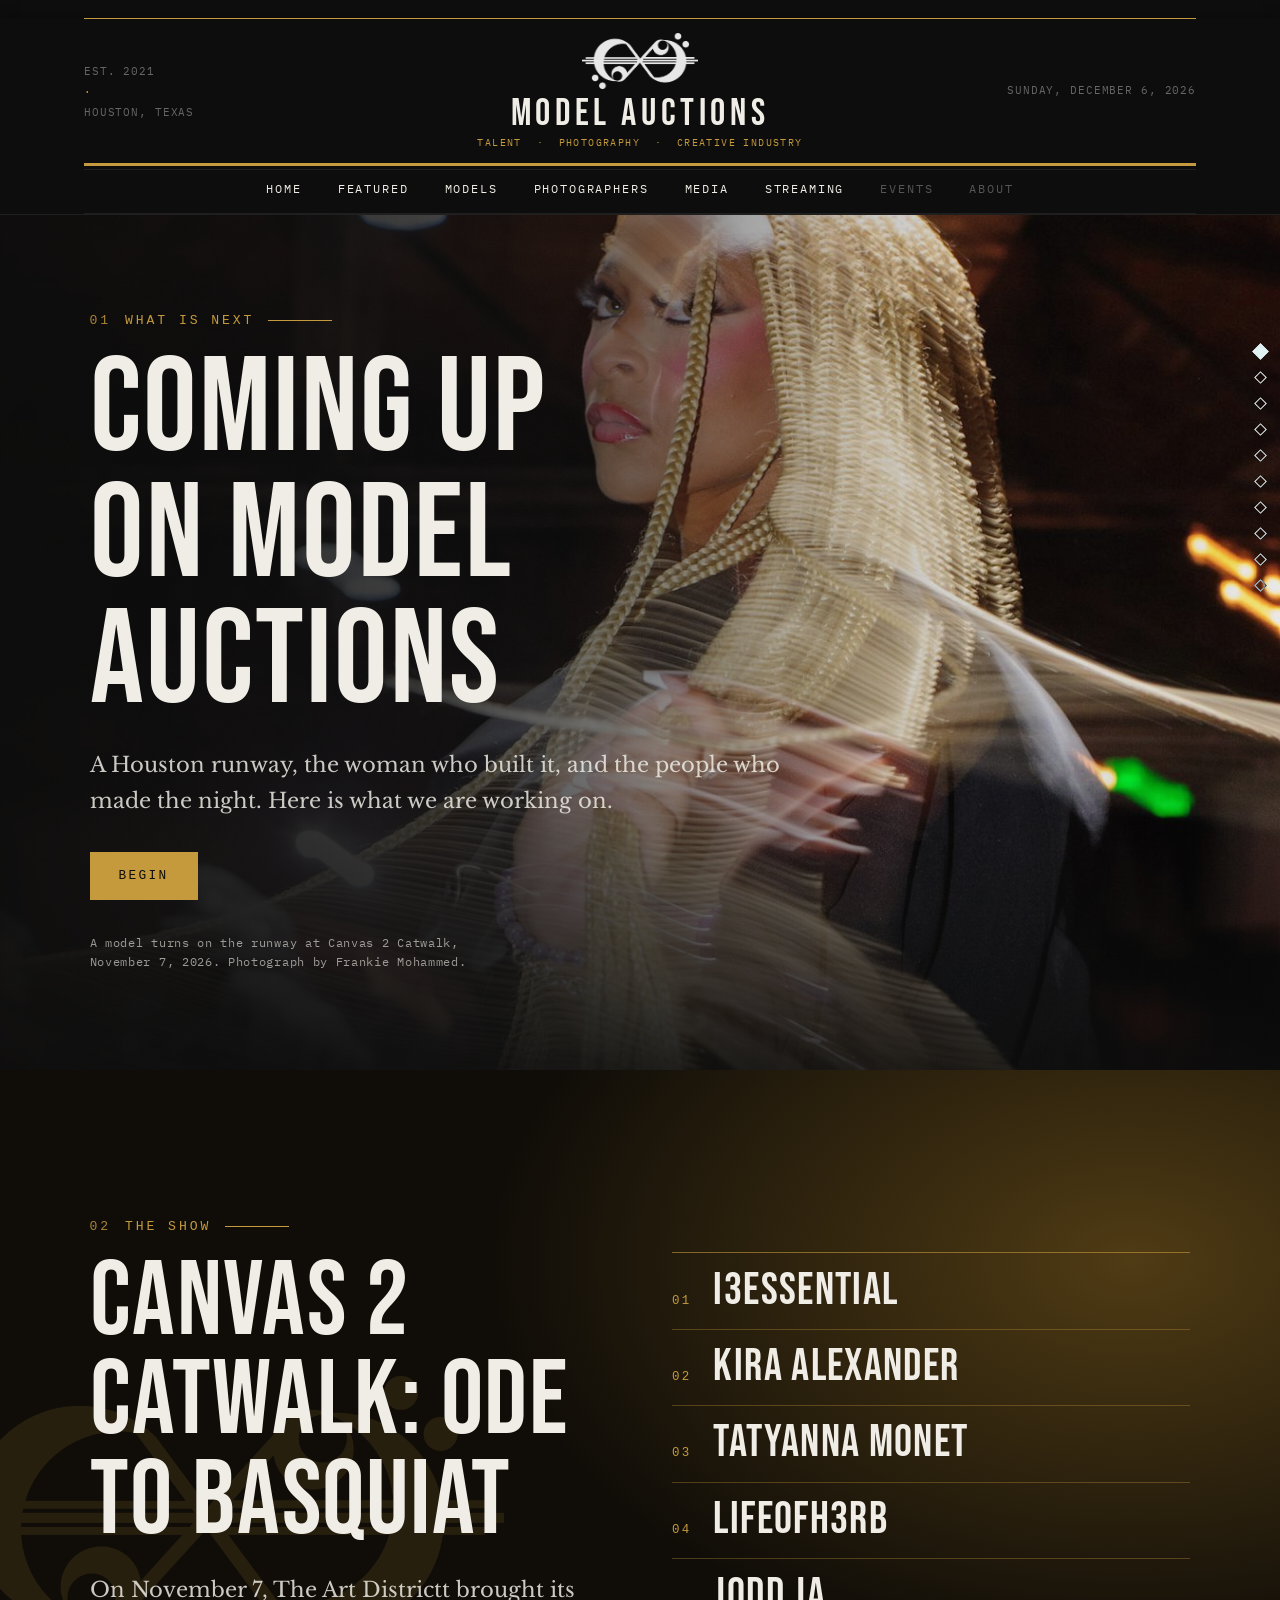
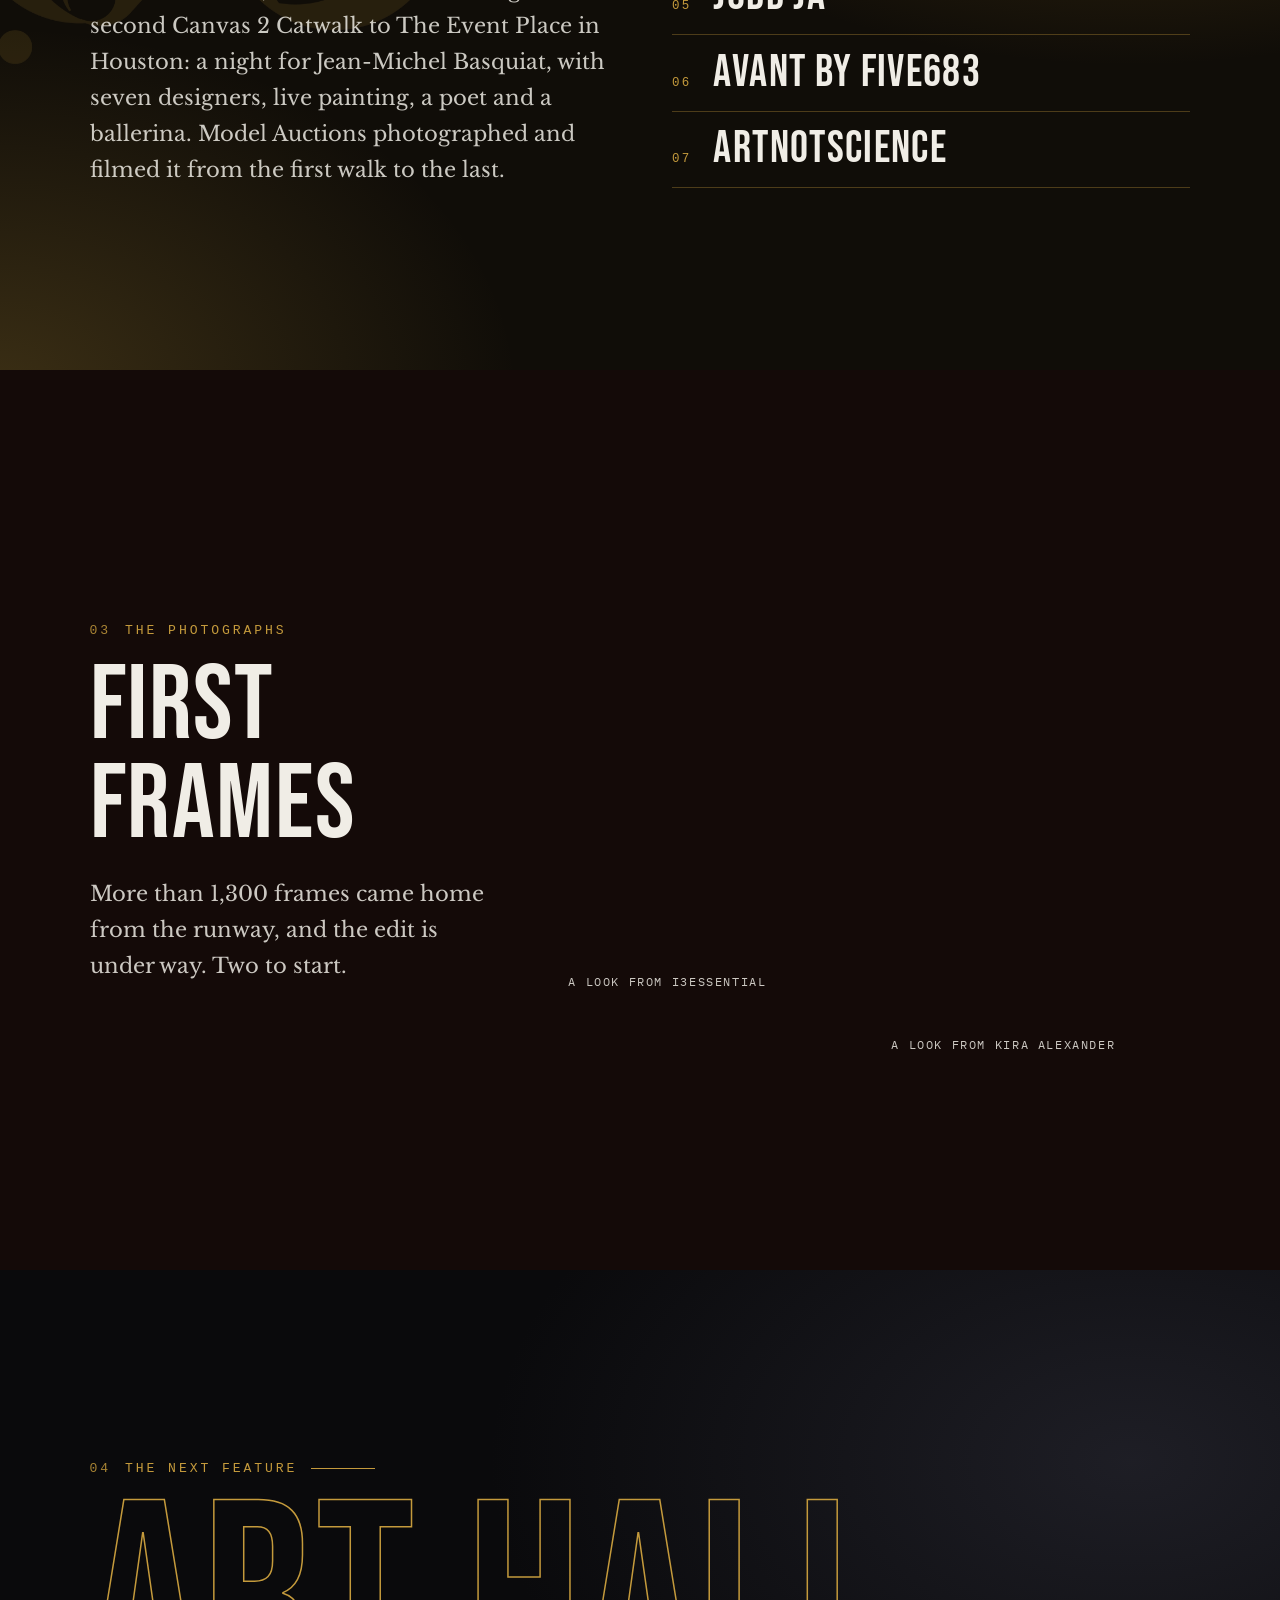
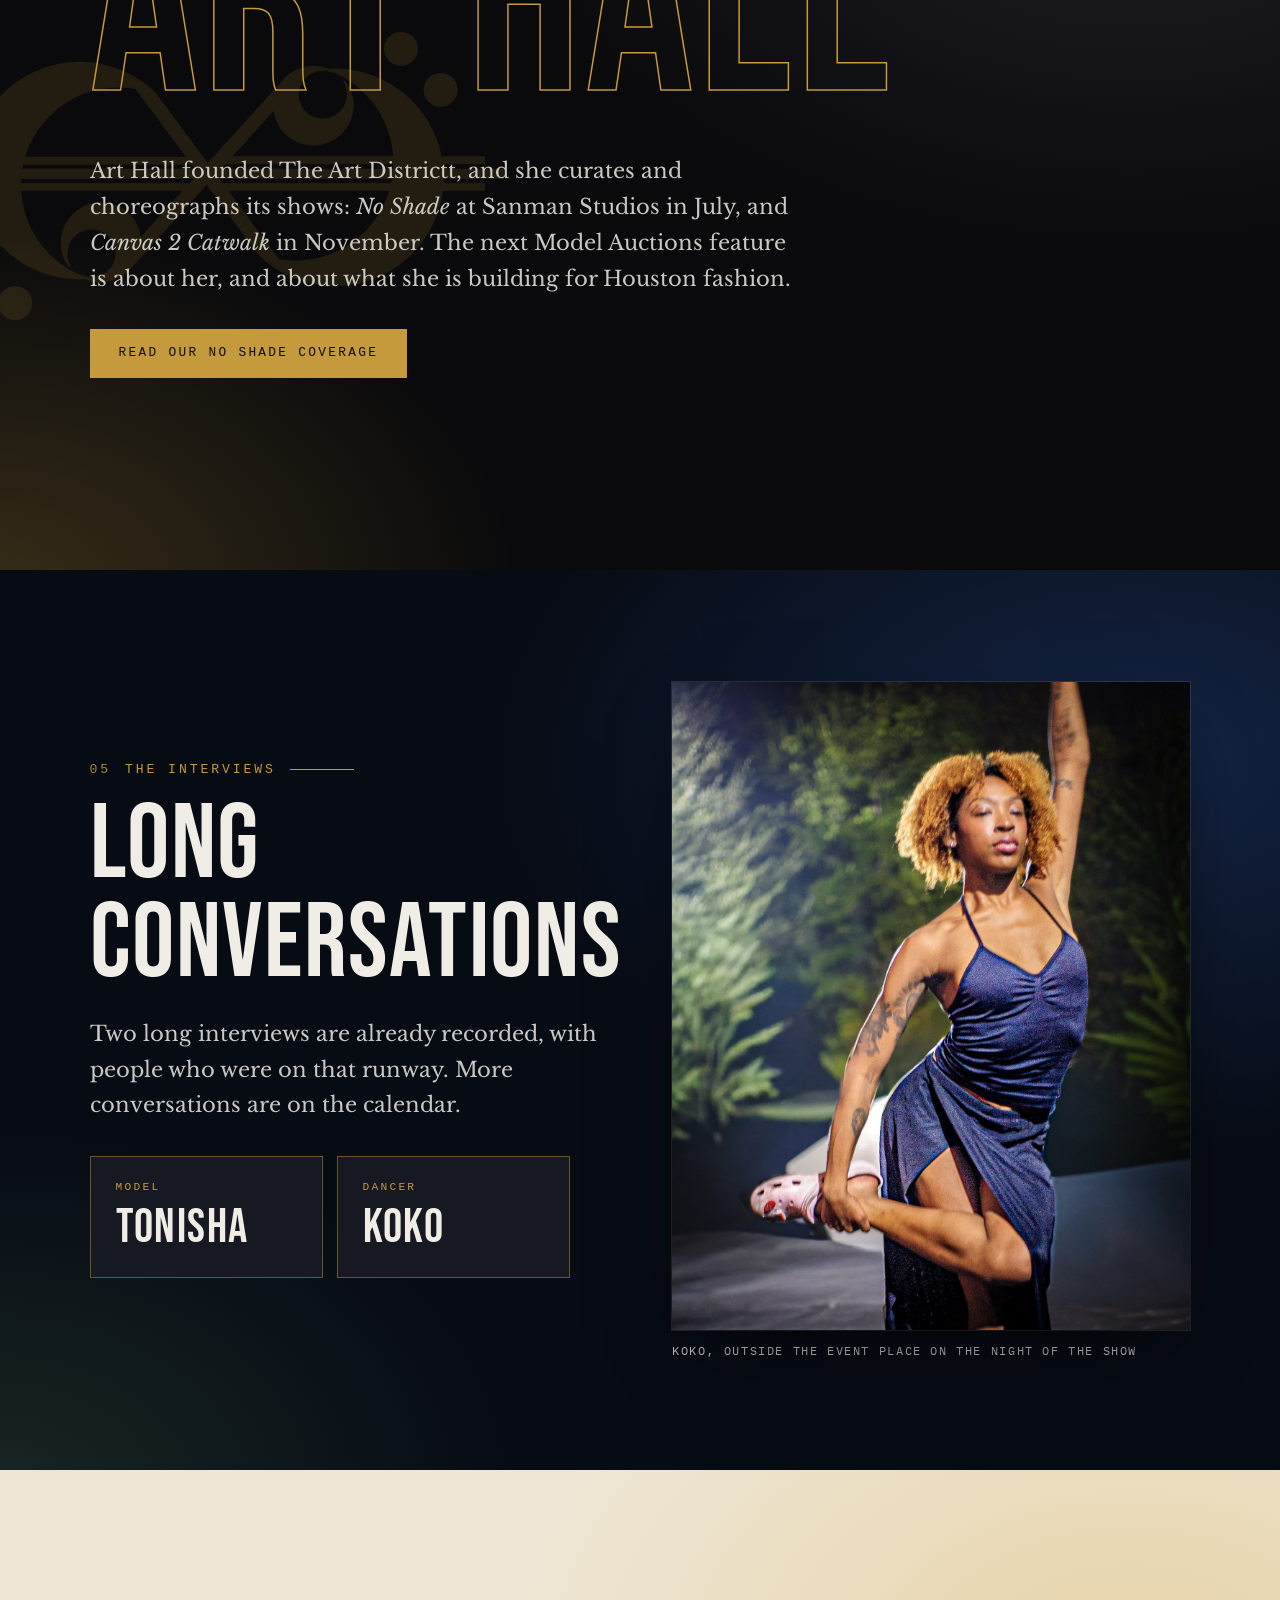
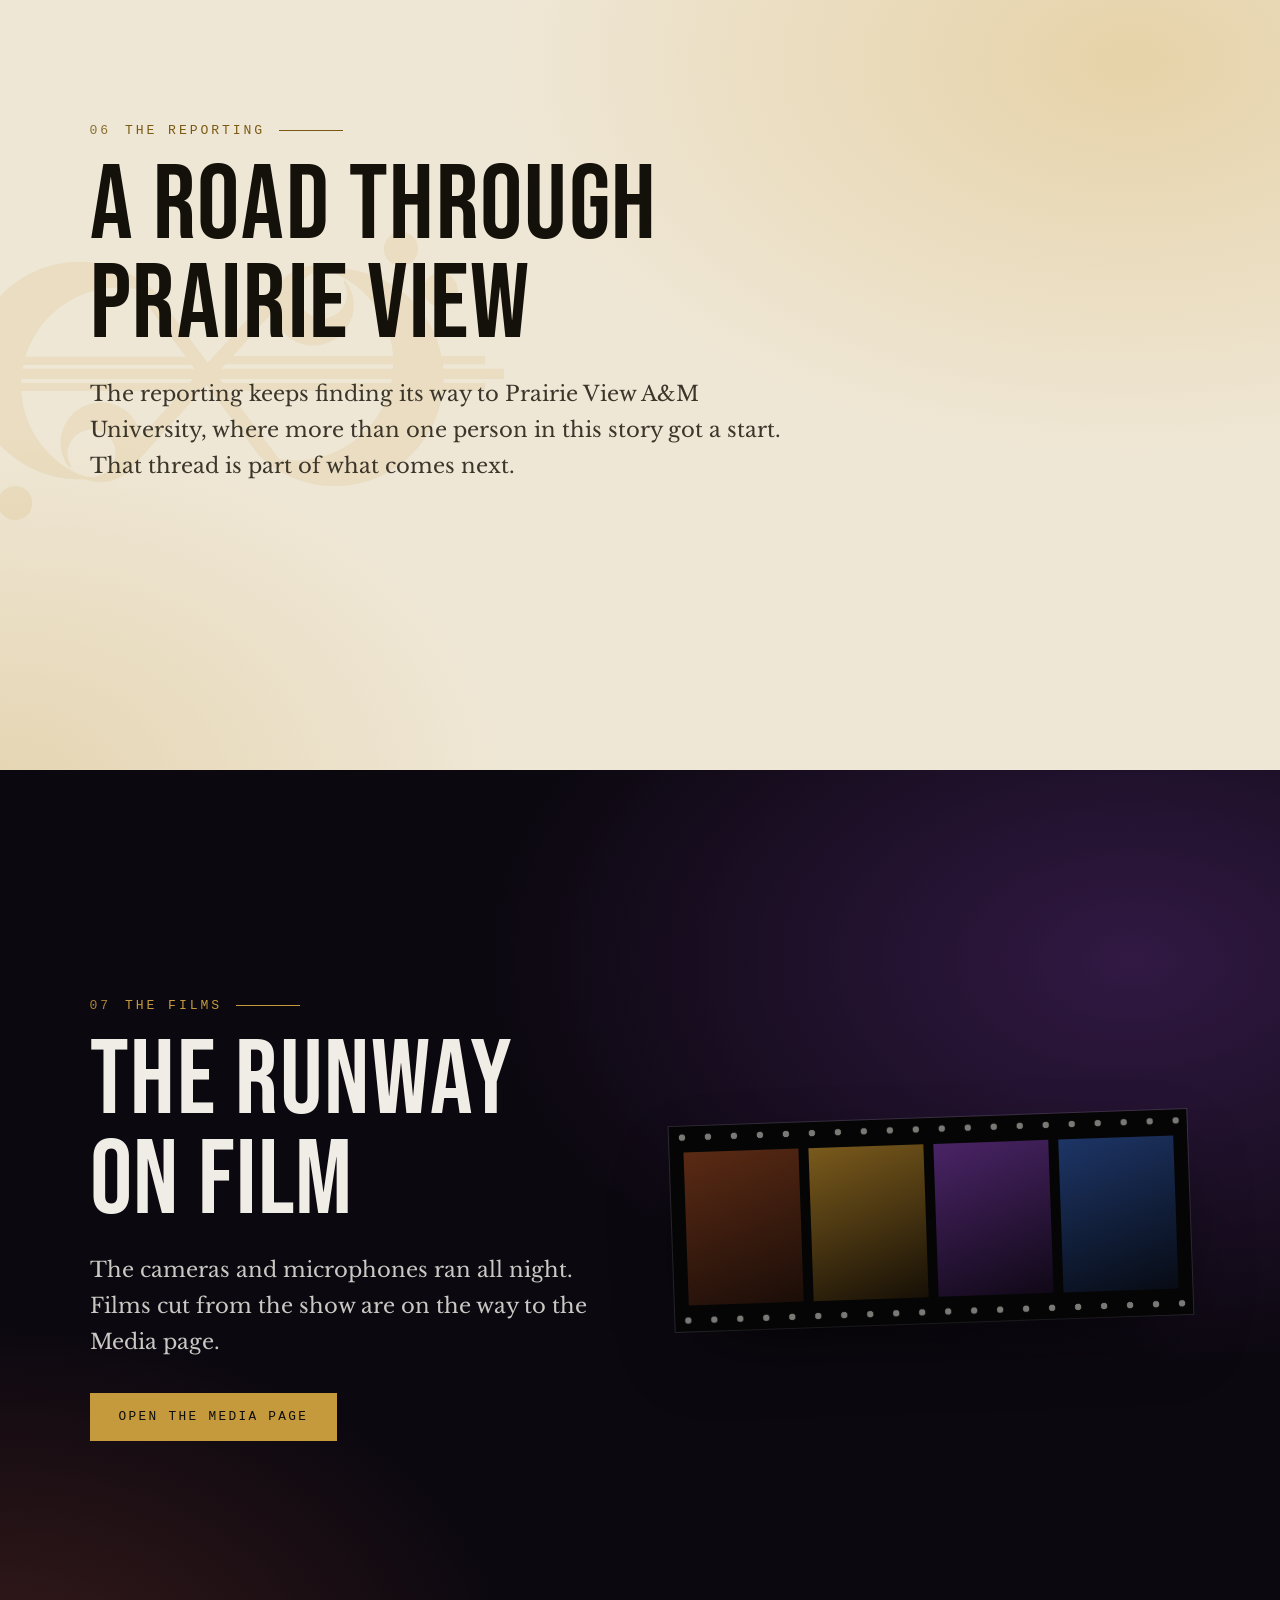
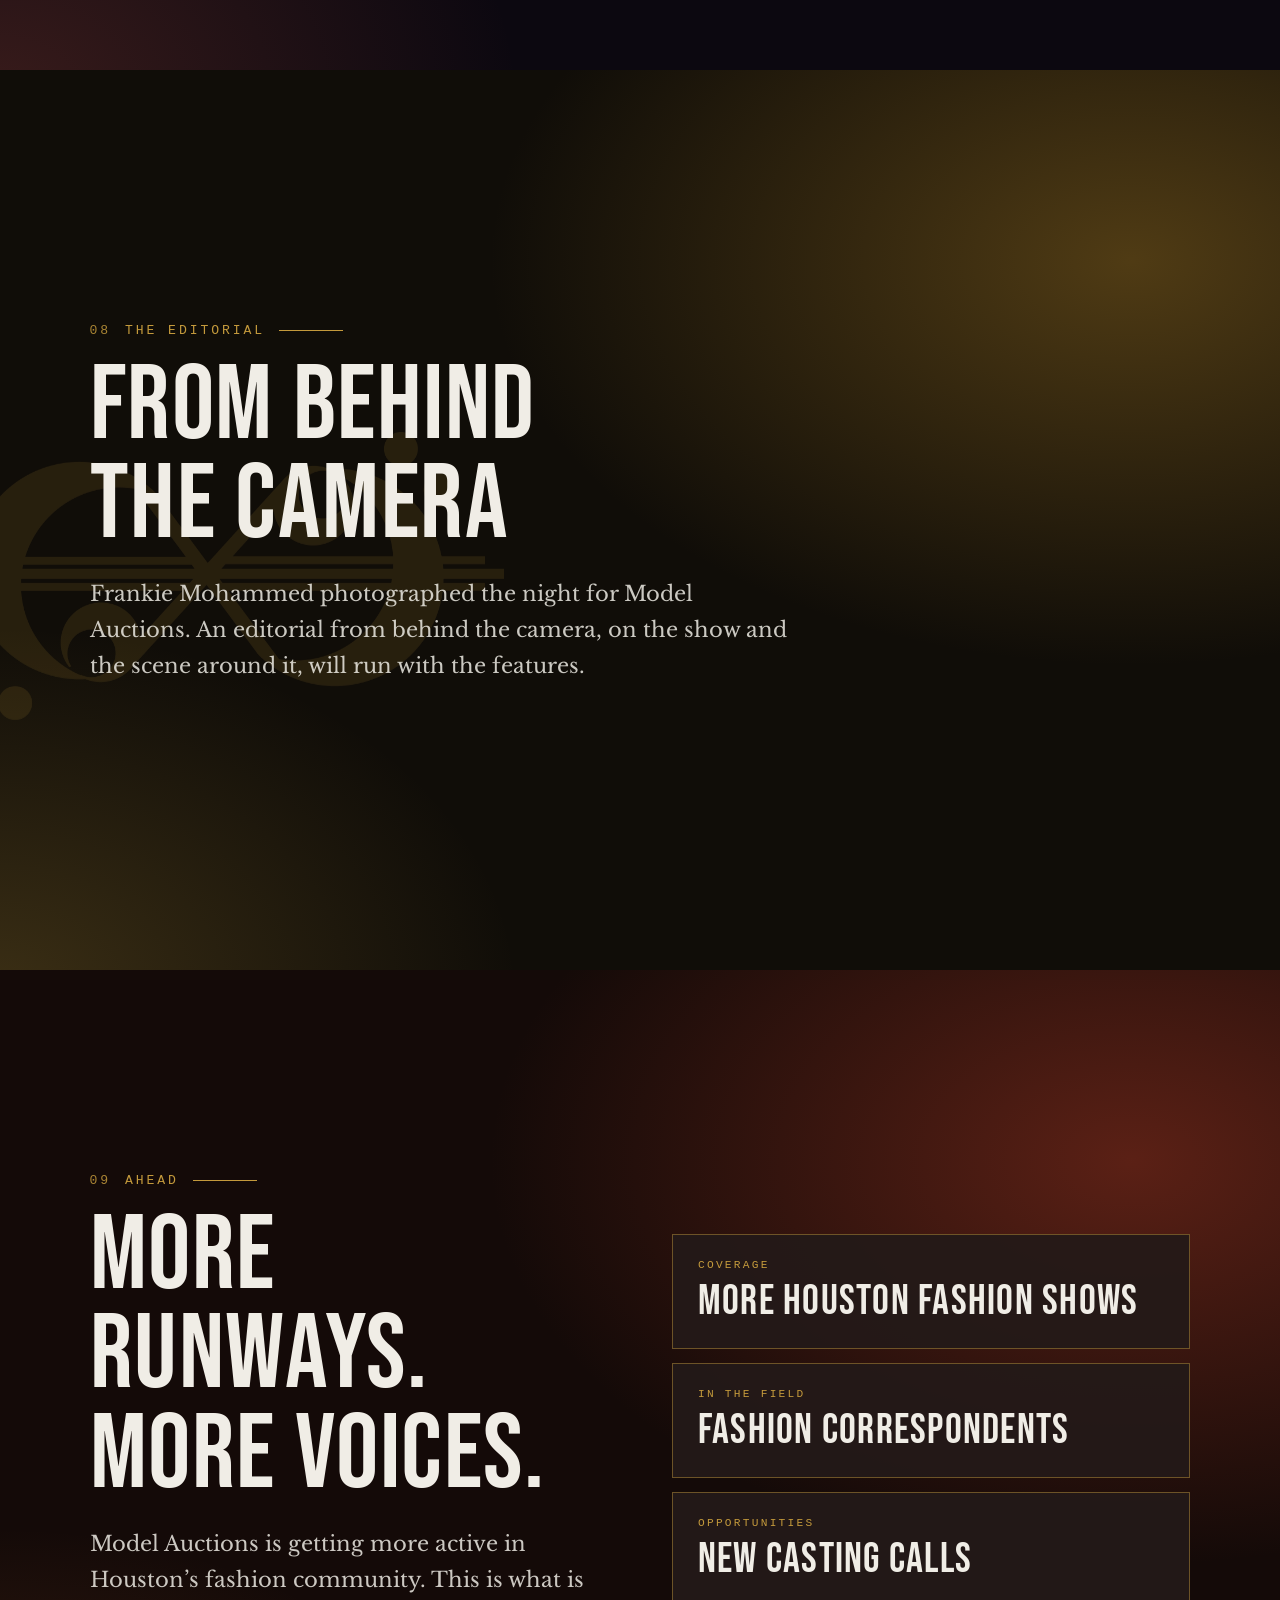
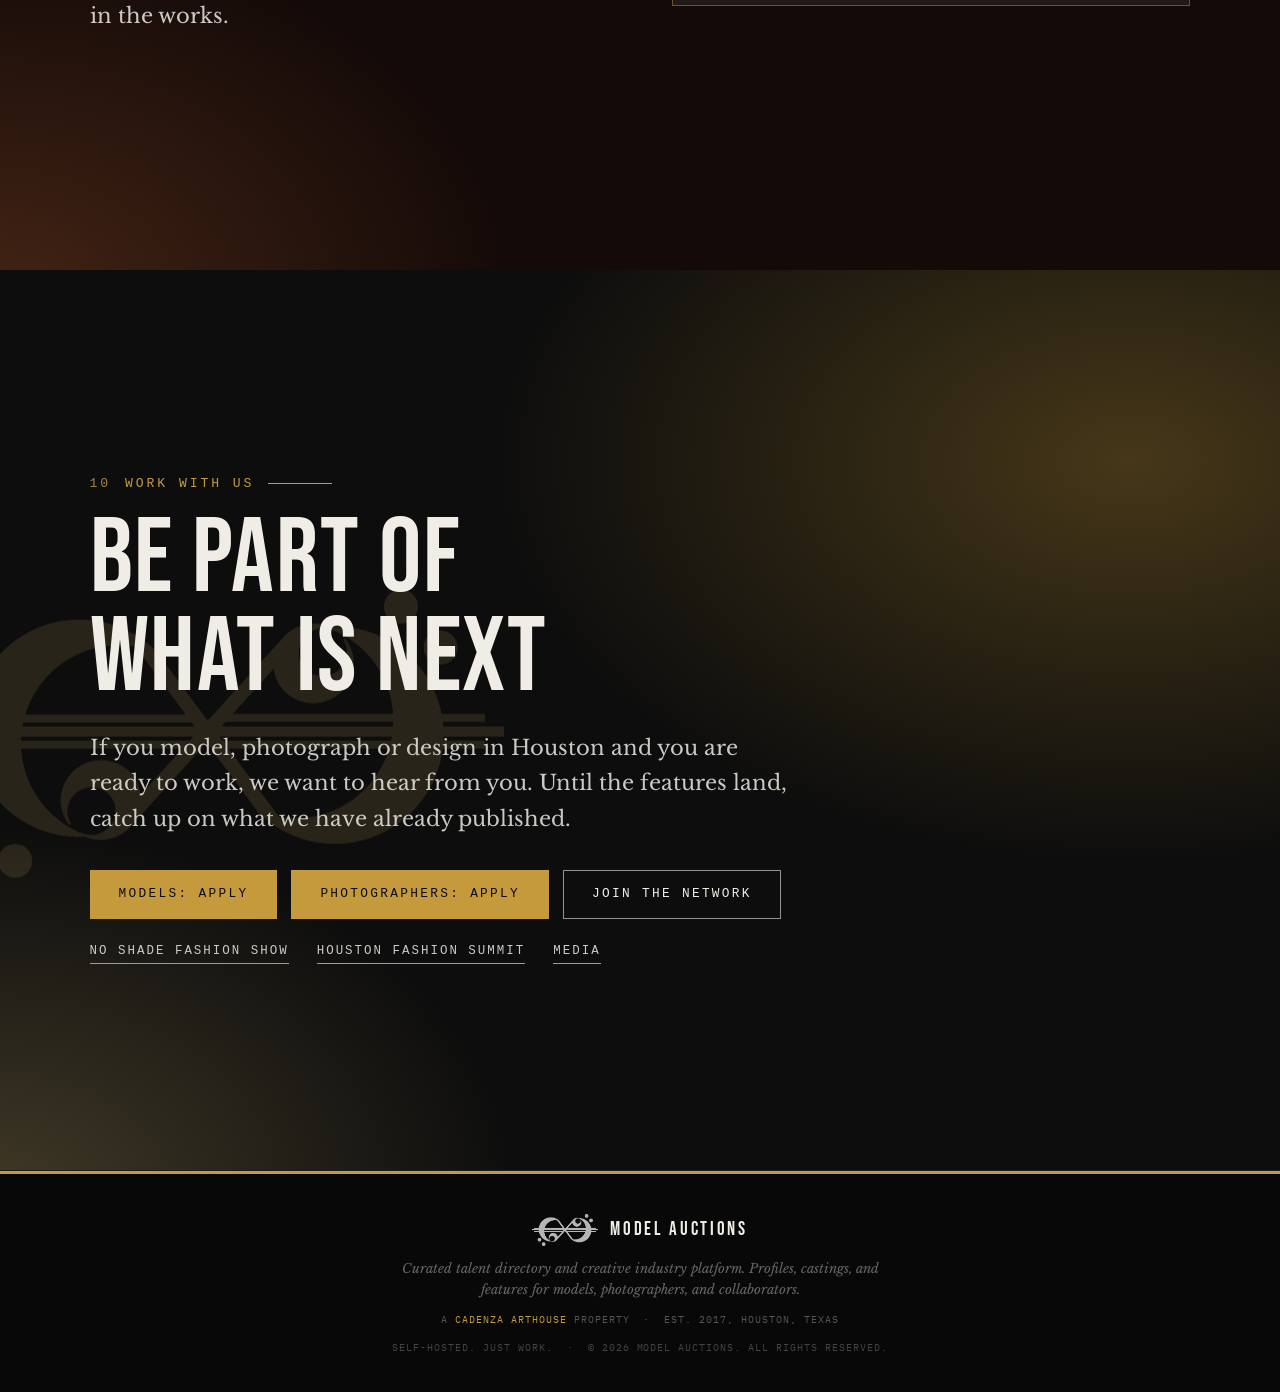
==== commit cdcd548a: "0003: "Coming Up on Model Auctions", a scrolling update in the Houston Yogis pattern The owner asked" ====
--- a/0003/index.html
+++ b/0003/index.html
@@ -5,10 +5,10 @@
 <meta name="viewport" content="width=device-width, initial-scale=1.0">
 <meta name="robots" content="index, follow">
 
-<title>Coming Soon: Art Hall and The Art Districtt</title>
-
-<meta name="date" content="2026-11-22">
-<meta name="description" content="The next Model Auctions feature is on Art Hall, the founder of The Art Districtt, and the Houston runway shows she builds, from No Shade to the second Canvas to Catwalk.">
+<title>Coming Up: Canvas 2 Catwalk, Art Hall and More</title>
+
+<meta name="date" content="2026-11-24">
+<meta name="description" content="What Model Auctions is working on: photographs and film from Canvas 2 Catwalk: Ode to Basquiat, a feature on Art Hall of The Art Districtt, long interviews, and more Houston runways.">
 <meta name="article-id" content="0003">
 <meta name="card-label" content="Coming Soon">
 
@@ -17,19 +17,19 @@
 <!-- ── Open Graph ── -->
 <meta property="og:type" content="article">
 <meta property="og:site_name" content="Model Auctions">
-<meta property="og:title" content="Coming Soon: Art Hall and The Art Districtt">
-<meta property="og:description" content="The next Model Auctions feature is on Art Hall, the founder of The Art Districtt, and the Houston runway shows she builds, from No Shade to the second Canvas to Catwalk.">
+<meta property="og:title" content="Coming Up: Canvas 2 Catwalk, Art Hall and More">
+<meta property="og:description" content="What Model Auctions is working on: photographs and film from Canvas 2 Catwalk: Ode to Basquiat, a feature on Art Hall of The Art Districtt, long interviews, and more Houston runways.">
 <meta property="og:url" content="https://modelauctions.net/0003/">
 <meta property="og:image" content="https://modelauctions.net/0003/thumb.jpg">
 <meta property="og:image:width" content="1200">
 <meta property="og:image:height" content="630">
-<meta property="article:published_time" content="2026-11-22T12:00:00-06:00">
+<meta property="article:published_time" content="2026-11-24T07:30:00-06:00">
 <meta property="article:section" content="Coming Soon">
 
 <!-- ── Twitter / X card ── -->
 <meta name="twitter:card" content="summary_large_image">
-<meta name="twitter:title" content="Coming Soon: Art Hall and The Art Districtt">
-<meta name="twitter:description" content="The next Model Auctions feature is on Art Hall, the founder of The Art Districtt, and the Houston runway shows she builds, from No Shade to the second Canvas to Catwalk.">
+<meta name="twitter:title" content="Coming Up: Canvas 2 Catwalk, Art Hall and More">
+<meta name="twitter:description" content="What Model Auctions is working on: photographs and film from Canvas 2 Catwalk: Ode to Basquiat, a feature on Art Hall of The Art Districtt, long interviews, and more Houston runways.">
 <meta name="twitter:image" content="https://modelauctions.net/0003/thumb.jpg">
 
 <!-- ── Structured data ── -->
@@ -37,10 +37,10 @@
 {
   "@context": "https://schema.org",
   "@type": "NewsArticle",
-  "headline": "Coming Soon: Art Hall and The Art Districtt",
-  "description": "The next Model Auctions feature is on Art Hall, the founder of The Art Districtt, and the Houston runway shows she builds, from No Shade to the second Canvas to Catwalk.",
+  "headline": "Coming Up: Canvas 2 Catwalk, Art Hall and More",
+  "description": "What Model Auctions is working on: photographs and film from Canvas 2 Catwalk: Ode to Basquiat, a feature on Art Hall of The Art Districtt, long interviews, and more Houston runways.",
   "image": ["https://modelauctions.net/0003/thumb.jpg"],
-  "datePublished": "2026-11-22T12:00:00-06:00",
+  "datePublished": "2026-11-24T07:30:00-06:00",
   "publisher": {
     "@type": "Organization",
     "name": "Model Auctions",
@@ -50,15 +50,19 @@
 }
 </script>
 
+<!-- Set before first paint so the scene entrances never flash: slides.css only hides anything waiting to animate when this class is present. -->
+<script>document.documentElement.className += ' js';</script>
+
 <link rel="icon" href="/favicon.ico" type="image/x-icon">
 <link rel="stylesheet" href="../style.css">
+<link rel="stylesheet" href="slides.css">
 <link rel="preconnect" href="https://fonts.googleapis.com">
 <link href="https://fonts.googleapis.com/css2?family=Bebas+Neue&family=Libre+Baskerville:ital,wght@0,400;0,700;1,400&family=IBM+Plex+Mono:wght@400;500&display=swap" rel="stylesheet">
 </head>
 
-<body class="article-body">
-
-<!-- MASTHEAD (uniform site header) -->
+<body class="scenes-page">
+
+<!-- MASTHEAD (uniform site header; it does not stick on this page, see slides.css) -->
 <header class="masthead">
   <div class="masthead-inner">
     <div class="masthead-top-rule"></div>
@@ -101,39 +105,223 @@
 </header>
 <script>(function(){var d=document.getElementById('live-date');if(d){d.textContent=new Date().toLocaleDateString('en-US',{weekday:'long',year:'numeric',month:'long',day:'numeric'});}})();</script>
 
-<div class="article-wrap">
-
-<div class="article-kicker">Coming Soon · November 22, 2026</div>
-
-<h1>Coming Soon: Art Hall and The Art Districtt</h1>
-
-<div class="article-meta">
-<span>Model Auctions</span>
-<span>1 min read</span>
-<span>Filed under: Coming Soon</span>
-</div>
-
-<p style="margin:0 0 1.6rem;"><img src="thumb.jpg" width="1200" height="630" alt="Coming soon to Model Auctions: Art Hall and The Art Districtt." style="display:block;width:100%;height:auto;"></p>
-
-<div class="article-body">
-
-<h2>The next Model Auctions feature goes behind the runway, to the woman who builds the shows.</h2>
-
-<p><strong>HOUSTON</strong> — Art Hall is the founder of The Art Districtt, the Houston company behind the <em>No Shade</em> Fashion Show at Sanman Studios in July and <em>Canvas to Catwalk</em>, which returned for its second edition at The Event Place on November 7. She curates the shows, and she choreographs them.</p>
-
-<p>Model Auctions was at both. The next feature here is about her: how the shows come together, the designers, models and artists she puts on one runway, and what she is building in Houston fashion.</p>
-
-<p>Photographs and film from <em>Canvas to Catwalk</em> will run with it.</p>
-
-<h2>Until then</h2>
-
-<p>Read our coverage of her summer show, <a href="../0001/">No Shade Fashion Show Packs Sanman Studios for a Night of Derby-Themed Glamour</a>, and of the first <a href="../0002/">Houston Fashion Summit</a>. Runway film is on the <a href="../media/">Media page</a>.</p>
-
-<p>Models and photographers who want to work with us can <a href="../join/">join the network</a>.</p>
-
-</div>
-
-</div>
-
+<main class="scenes">
+
+  <nav class="scene-dots" aria-label="Scenes">
+    <a href="#s1"><span class="sr-only">Scene 1: Coming up on Model Auctions</span></a>
+    <a href="#s2"><span class="sr-only">Scene 2: The show</span></a>
+    <a href="#s3"><span class="sr-only">Scene 3: The photographs</span></a>
+    <a href="#s4"><span class="sr-only">Scene 4: The next feature, Art Hall</span></a>
+    <a href="#s5"><span class="sr-only">Scene 5: The interviews</span></a>
+    <a href="#s6"><span class="sr-only">Scene 6: Prairie View</span></a>
+    <a href="#s7"><span class="sr-only">Scene 7: The films</span></a>
+    <a href="#s8"><span class="sr-only">Scene 8: The editorial</span></a>
+    <a href="#s9"><span class="sr-only">Scene 9: What is ahead</span></a>
+    <a href="#s10"><span class="sr-only">Scene 10: Work with us</span></a>
+  </nav>
+
+  <!-- 01: the title, over one frame from the show -->
+  <section class="scene scene--first scene--photo" id="s1" aria-labelledby="s1-h" data-scene>
+    <div class="scene-photo" aria-hidden="true">
+      <img src="images/runway-01.jpg" width="1440" height="1800" alt="">
+    </div>
+    <div class="scene-inner">
+      <div class="scene-body">
+        <p class="scene-kicker"><span class="scene-folio">01</span><span>What is next</span></p>
+        <h1 class="scene-title" id="s1-h">Coming Up on Model Auctions</h1>
+        <p class="scene-line">A Houston runway, the woman who built it, and the people who made the night. Here is what we are working on.</p>
+        <p class="scene-actions"><a class="scene-btn" href="#s2">Begin</a></p>
+        <p class="scene-credit">A model turns on the runway at Canvas 2 Catwalk, November 7, 2026. Photograph by Frankie Mohammed.</p>
+      </div>
+    </div>
+  </section>
+
+  <!-- 02: the show, with the lineup as its own account printed it -->
+  <section class="scene scene--split tone-gold" id="s2" aria-labelledby="s2-h" data-scene>
+    <div class="scene-wash" aria-hidden="true"></div>
+    <div class="scene-mark" aria-hidden="true"></div>
+    <div class="scene-inner">
+      <div class="scene-body">
+        <p class="scene-kicker"><span class="scene-folio">02</span><span>The show</span></p>
+        <h2 class="scene-title" id="s2-h">Canvas 2 Catwalk: Ode to Basquiat</h2>
+        <p class="scene-line">On November 7, The Art Districtt brought its second Canvas 2 Catwalk to The Event Place in Houston: a night for Jean-Michel Basquiat, with seven designers, live painting, a poet and a ballerina. Model Auctions photographed and filmed it from the first walk to the last.</p>
+      </div>
+      <div class="scene-media">
+        <ol class="lineup" aria-label="The seven designers, in the order they showed">
+          <li><span class="lineup-n">01</span><span class="lineup-name">i3ESSENTIAL</span></li>
+          <li><span class="lineup-n">02</span><span class="lineup-name">Kira Alexander</span></li>
+          <li><span class="lineup-n">03</span><span class="lineup-name">Tatyanna Monet</span></li>
+          <li><span class="lineup-n">04</span><span class="lineup-name">Lifeofh3rb</span></li>
+          <li><span class="lineup-n">05</span><span class="lineup-name">Jodd Ja</span></li>
+          <li><span class="lineup-n">06</span><span class="lineup-name">AVANT by FIVE683</span></li>
+          <li><span class="lineup-n">07</span><span class="lineup-name">ArtNotScience</span></li>
+        </ol>
+      </div>
+    </div>
+  </section>
+
+  <!-- 03: two frames, and no more: the full edit runs with the features -->
+  <section class="scene scene--split scene--pictures tone-ember" id="s3" aria-labelledby="s3-h" data-scene>
+    <div class="scene-wash" aria-hidden="true"></div>
+    <div class="scene-inner">
+      <div class="scene-body">
+        <p class="scene-kicker"><span class="scene-folio">03</span><span>The photographs</span></p>
+        <h2 class="scene-title" id="s3-h">First Frames</h2>
+        <p class="scene-line">More than 1,300 frames came home from the runway, and the edit is under way. Two to start.</p>
+      </div>
+      <div class="scene-media">
+        <div class="frames">
+          <figure class="frame">
+            <img src="images/runway-02.jpg" width="1069" height="1336" loading="lazy" alt="A model with long locs stands on the runway in a hand-painted short-sleeved jacket whose lettering asks, Why do I have to die for my art to matter?">
+            <figcaption>A look from i3ESSENTIAL</figcaption>
+          </figure>
+          <figure class="frame">
+            <img src="images/runway-03.jpg" width="1439" height="1800" loading="lazy" alt="A model with beaded braids poses with hands on hips in a red satin jacket and ruffled skirt, the audience blurred behind.">
+            <figcaption>A look from Kira Alexander</figcaption>
+          </figure>
+        </div>
+      </div>
+    </div>
+  </section>
+
+  <!-- 04: the next feature. No photograph is captioned with her name here. -->
+  <section class="scene tone-ink" id="s4" aria-labelledby="s4-h" data-scene>
+    <div class="scene-wash" aria-hidden="true"></div>
+    <div class="scene-mark" aria-hidden="true"></div>
+    <div class="scene-inner">
+      <div class="scene-body scene-body--wide">
+        <p class="scene-kicker"><span class="scene-folio">04</span><span>The next feature</span></p>
+        <h2 class="scene-title scene-title--giant" id="s4-h">Art Hall</h2>
+        <p class="scene-line">Art Hall founded The Art Districtt, and she curates and choreographs its shows: <em>No Shade</em> at Sanman Studios in July, and <em>Canvas 2 Catwalk</em> in November. The next Model Auctions feature is about her, and about what she is building for Houston fashion.</p>
+        <p class="scene-actions"><a class="scene-btn" href="../0001/">Read our No Shade coverage</a></p>
+      </div>
+    </div>
+  </section>
+
+  <!-- 05: the interviews. First names only, as the publisher gave them; nothing from the tapes. -->
+  <section class="scene scene--split tone-night" id="s5" aria-labelledby="s5-h" data-scene>
+    <div class="scene-wash" aria-hidden="true"></div>
+    <div class="scene-inner">
+      <div class="scene-body">
+        <p class="scene-kicker"><span class="scene-folio">05</span><span>The interviews</span></p>
+        <h2 class="scene-title" id="s5-h">Long Conversations</h2>
+        <p class="scene-line">Two long interviews are already recorded, with people who were on that runway. More conversations are on the calendar.</p>
+        <ul class="plates">
+          <li><span class="plate-label">Model</span><span class="plate-name">Tonisha</span></li>
+          <li><span class="plate-label">Dancer</span><span class="plate-name">Koko</span></li>
+        </ul>
+      </div>
+      <div class="scene-media">
+        <figure class="frame frame--tall">
+          <img src="images/koko.jpg" width="1440" height="1800" loading="lazy" alt="A dancer in a deep blue dress balances on one leg, one arm raised straight overhead and the other holding her lifted foot, lit against dark greenery at night.">
+          <figcaption>Koko, outside The Event Place on the night of the show</figcaption>
+        </figure>
+      </div>
+    </div>
+  </section>
+
+  <!-- 06: the one light scene. No person is tied to the school here. -->
+  <section class="scene tone-paper" id="s6" aria-labelledby="s6-h" data-scene>
+    <div class="scene-wash" aria-hidden="true"></div>
+    <div class="scene-mark" aria-hidden="true"></div>
+    <div class="scene-inner">
+      <div class="scene-body">
+        <p class="scene-kicker"><span class="scene-folio">06</span><span>The reporting</span></p>
+        <h2 class="scene-title" id="s6-h">A Road Through Prairie View</h2>
+        <p class="scene-line">The reporting keeps finding its way to Prairie View A&amp;M University, where more than one person in this story got a start. That thread is part of what comes next.</p>
+      </div>
+    </div>
+  </section>
+
+  <!-- 07: the films live on the Media page; this scene sends people there and plays nothing -->
+  <section class="scene scene--split tone-reel" id="s7" aria-labelledby="s7-h" data-scene>
+    <div class="scene-wash" aria-hidden="true"></div>
+    <div class="scene-inner">
+      <div class="scene-body">
+        <p class="scene-kicker"><span class="scene-folio">07</span><span>The films</span></p>
+        <h2 class="scene-title" id="s7-h">The Runway on Film</h2>
+        <p class="scene-line">The cameras and microphones ran all night. Films cut from the show are on the way to the Media page.</p>
+        <p class="scene-actions"><a class="scene-btn" href="../media/">Open the Media page</a></p>
+      </div>
+      <div class="scene-media">
+        <div class="strip" aria-hidden="true">
+          <i></i><i></i><i></i><i></i>
+        </div>
+      </div>
+    </div>
+  </section>
+
+  <!-- 08: the editorial -->
+  <section class="scene tone-gold" id="s8" aria-labelledby="s8-h" data-scene>
+    <div class="scene-wash" aria-hidden="true"></div>
+    <div class="scene-mark" aria-hidden="true"></div>
+    <div class="scene-inner">
+      <div class="scene-body">
+        <p class="scene-kicker"><span class="scene-folio">08</span><span>The editorial</span></p>
+        <h2 class="scene-title" id="s8-h">From Behind the Camera</h2>
+        <p class="scene-line">Frankie Mohammed photographed the night for Model Auctions. An editorial from behind the camera, on the show and the scene around it, will run with the features.</p>
+      </div>
+    </div>
+  </section>
+
+  <!-- 09: what is ahead. Plans, not dates. -->
+  <section class="scene scene--split tone-ember" id="s9" aria-labelledby="s9-h" data-scene>
+    <div class="scene-wash" aria-hidden="true"></div>
+    <div class="scene-inner">
+      <div class="scene-body">
+        <p class="scene-kicker"><span class="scene-folio">09</span><span>Ahead</span></p>
+        <h2 class="scene-title" id="s9-h">More Runways. More Voices.</h2>
+        <p class="scene-line">Model Auctions is getting more active in Houston&rsquo;s fashion community. This is what is in the works.</p>
+      </div>
+      <div class="scene-media">
+        <ul class="plates plates--list">
+          <li><span class="plate-label">Coverage</span><span class="plate-name">More Houston fashion shows</span></li>
+          <li><span class="plate-label">In the field</span><span class="plate-name">Fashion correspondents</span></li>
+          <li><span class="plate-label">Opportunities</span><span class="plate-name">New casting calls</span></li>
+        </ul>
+      </div>
+    </div>
+  </section>
+
+  <!-- 10: close -->
+  <section class="scene tone-close" id="s10" aria-labelledby="s10-h" data-scene>
+    <div class="scene-wash" aria-hidden="true"></div>
+    <div class="scene-mark" aria-hidden="true"></div>
+    <div class="scene-inner">
+      <div class="scene-body">
+        <p class="scene-kicker"><span class="scene-folio">10</span><span>Work with us</span></p>
+        <h2 class="scene-title" id="s10-h">Be Part of What Is Next</h2>
+        <p class="scene-line">If you model, photograph or design in Houston and you are ready to work, we want to hear from you. Until the features land, catch up on what we have already published.</p>
+        <p class="scene-actions">
+          <a class="scene-btn" href="../models/">Models: apply</a>
+          <a class="scene-btn" href="../photographers/">Photographers: apply</a>
+          <a class="scene-btn scene-btn--ghost" href="../join/">Join the network</a>
+        </p>
+        <p class="scene-actions scene-actions--quiet">
+          <a href="../0001/">No Shade Fashion Show</a>
+          <a href="../0002/">Houston Fashion Summit</a>
+          <a href="../media/">Media</a>
+        </p>
+        <p class="print-only">Model Auctions &middot; modelauctions.net/0003/ &middot; A Cadenza Arthouse property</p>
+      </div>
+    </div>
+  </section>
+
+</main>
+
+<footer class="site-footer">
+  <div class="footer-rule"></div>
+  <div class="footer-inner">
+    <div class="footer-brand">
+      <img src="../assets/logo.png" alt="Model Auctions" class="footer-logo">
+      <span class="footer-wordmark">Model Auctions</span>
+    </div>
+    <p class="footer-mission">Curated talent directory and creative industry platform. Profiles, castings, and features for models, photographers, and collaborators.</p>
+    <p class="footer-parent">A <a href="https://cadenzaarthouse.com" target="_blank" rel="noopener">Cadenza Arthouse</a> property&nbsp;&nbsp;·&nbsp;&nbsp;Est. 2017, Houston, Texas</p>
+    <p class="footer-legal">Self-hosted. Just work.&nbsp;&nbsp;·&nbsp;&nbsp;© 2026 Model Auctions. All Rights Reserved.</p>
+  </div>
+</footer>
+
+<script src="slides.js"></script>
 </body>
 </html>
--- a/0003/slides.css
+++ b/0003/slides.css
@@ -0,0 +1,378 @@
+/* ============================================================
+   MODEL AUCTIONS — 0003/slides.css
+   "Coming Up on Model Auctions": a walk-through of full-screen scenes, the
+   same pattern as the first Houston Yogis article (houstonyogis 0001), in this
+   site's own look: near-black, off-white, gold; Bebas Neue, Libre Baskerville,
+   IBM Plex Mono. Loaded AFTER ../style.css; nothing in style.css changes, so
+   every other page is untouched.
+
+   All look decisions are in the token blocks below. Words never animate:
+   motion is only on the washes, the logo mark and the picture frames, and all
+   of it is off under prefers-reduced-motion. With scripts off the scenes stack.
+   ============================================================ */
+
+/* ── TOKENS ───────────────────────────────────────────────── */
+:root {
+  --sl-display: 'Bebas Neue', 'Arial Narrow', Impact, sans-serif;
+  --sl-body:    'Libre Baskerville', Georgia, serif;
+  --sl-meta:    'IBM Plex Mono', Consolas, monospace;
+
+  --sl-ink:      #F0EDE6;
+  --sl-ink-soft: rgba(240, 237, 230, 0.84);
+  --sl-accent:   #C49A3C;
+
+  --sl-dur:  0.8s;
+  --sl-ease: cubic-bezier(0.2, 0.7, 0.2, 1);
+}
+
+/* One tone per scene. base = the floor, glow = the big bloom, warm = the corner light. */
+.tone-gold  { --wash-base: #100D08; --wash-glow: #7A5A1C; --wash-warm: #C49A3C; }
+.tone-ember { --wash-base: #140A08; --wash-glow: #8A2F1E; --wash-warm: #D9763A; }
+.tone-ink   { --wash-base: #0A0A0C; --wash-glow: #2B2B36; --wash-warm: #C49A3C; }
+.tone-night { --wash-base: #070B14; --wash-glow: #1D3566; --wash-warm: #4E7A52; }
+.tone-reel  { --wash-base: #0C0810; --wash-glow: #4A2466; --wash-warm: #C4573C; }
+.tone-close { --wash-base: #0D0D0D; --wash-glow: #6B531F; --wash-warm: #E2C377; }
+/* the one light scene, for rhythm: dark ink on warm paper */
+.tone-paper { --wash-base: #EFE7D6; --wash-glow: #E0C58A; --wash-warm: #C49A3C; }
+
+
+/* ── PAGE ─────────────────────────────────────────────────── */
+/* style.css gives <main> a centered column and the masthead a sticky place; here the scenes run edge to edge
+   and the masthead scrolls away with the page, so each scene gets the whole screen. */
+main.scenes { max-width: none; margin: 0; padding: 0; }
+.scenes-page .masthead { position: static; }
+
+.sr-only {
+  position: absolute; width: 1px; height: 1px; padding: 0; margin: -1px;
+  overflow: hidden; clip: rect(0, 0, 0, 0); white-space: nowrap; border: 0;
+}
+.print-only { display: none; }
+
+html.js { scroll-snap-type: y proximity; }
+/* The masthead and the footer are snap points too, so the page can rest at the very top and the very bottom. */
+.js .scenes-page .masthead { scroll-snap-align: start; }
+.js .scenes-page .site-footer { scroll-snap-align: end; }
+
+
+/* ── SCENE ────────────────────────────────────────────────── */
+.scene {
+  --ink:      var(--sl-ink);
+  --ink-soft: var(--sl-ink-soft);
+  --accent:   var(--sl-accent);
+
+  position: relative;
+  isolation: isolate;
+  overflow: hidden;
+  display: flex;
+  align-items: center;
+  min-height: 100vh;
+  min-height: 100svh;
+  padding: clamp(64px, 11vh, 130px) clamp(22px, 7vw, 112px);
+  background: var(--wash-base, #0D0D0D);
+  color: var(--ink);
+}
+.js .scene { scroll-snap-align: start; }
+
+/* tone-paper sets its own ink; keep it after .scene so it wins */
+.scene.tone-paper { --ink: #14110B; --ink-soft: #3B352A; --accent: #7A5A12; }
+
+.scene-inner {
+  position: relative;
+  width: 100%;
+  max-width: 1240px;
+  margin: 0 auto;
+  display: grid;
+  gap: clamp(28px, 5vw, 72px);
+  align-items: center;
+}
+.scene--split .scene-inner { grid-template-columns: minmax(0, 1fr) minmax(0, 1fr); }
+.scene--pictures .scene-inner { grid-template-columns: minmax(0, 0.8fr) minmax(0, 1.2fr); }
+
+/* the bloom: two soft lights on the floor color */
+.scene-wash {
+  position: absolute; inset: -10%; z-index: -2;
+  background:
+    radial-gradient(58% 52% at 82% 26%, color-mix(in srgb, var(--wash-glow) 60%, transparent), transparent 72%),
+    radial-gradient(46% 46% at 8% 94%, color-mix(in srgb, var(--wash-warm) 24%, transparent), transparent 74%);
+}
+
+/* the master mark, tinted by the tone, drifting slowly (--p is set by slides.js) */
+.scene-mark {
+  position: absolute; z-index: -1;
+  right: -7vw; top: 50%;
+  width: min(66vmin, 700px);
+  aspect-ratio: 2060 / 1000;
+  background-color: var(--wash-warm);
+  -webkit-mask: url(../assets/logo.png) center / contain no-repeat;
+          mask: url(../assets/logo.png) center / contain no-repeat;
+  opacity: 0.13;
+  transform: translate3d(0, calc(-50% + var(--p, 0) * -56px), 0);
+}
+.scene:nth-of-type(even) .scene-mark { right: auto; left: -7vw; }
+
+
+/* ── THE FIRST SCENE: a photograph, full bleed ────────────── */
+.scene--first { min-height: calc(100vh - 150px); min-height: calc(100svh - 150px); background: #0D0D0D; }
+.scene-photo { position: absolute; inset: 0; z-index: -2; overflow: hidden; }   /* the picture is scaled a little past its box */
+.scene-photo img {
+  width: 100%; height: 100%;
+  object-fit: cover; object-position: 62% 22%;
+  transform: scale(calc(1.06 + var(--p, 0) * 0.04));
+}
+.scene-photo::after {                                 /* the shade the words sit on */
+  content: ''; position: absolute; inset: 0;
+  background:
+    linear-gradient(90deg, rgba(13, 13, 13, 0.94) 0%, rgba(13, 13, 13, 0.78) 34%, rgba(13, 13, 13, 0.2) 68%, rgba(13, 13, 13, 0.05) 100%),
+    linear-gradient(0deg, rgba(13, 13, 13, 0.85) 0%, rgba(13, 13, 13, 0) 34%);
+}
+.scene-credit {
+  margin: 34px 0 0;
+  max-width: 34em;
+  font: 400 0.72rem/1.6 var(--sl-meta);
+  letter-spacing: 0.06em;
+  color: rgba(240, 237, 230, 0.62);
+}
+
+
+/* ── TYPE ─────────────────────────────────────────────────── */
+.scene-body { position: relative; max-width: 44rem; }
+.scene-body--wide { max-width: 60rem; }
+
+.scene-kicker {
+  display: flex; align-items: center; gap: 14px;
+  margin: 0 0 20px;
+  font: 500 0.82rem/1 var(--sl-meta);
+  letter-spacing: 0.22em;
+  text-transform: uppercase;
+  color: var(--accent);
+}
+.scene-folio { opacity: 0.85; }
+.scene-kicker::after {                                /* a short gold rule that draws in */
+  content: ''; flex: 0 0 64px; height: 1px; background: currentColor;
+  transform-origin: left center;
+}
+
+.scene-title {
+  margin: 0 0 22px;
+  font-family: var(--sl-display);
+  font-weight: 400;
+  font-size: clamp(3rem, 8.6vw, 6.6rem);
+  line-height: 0.94;
+  letter-spacing: 0.015em;
+  text-transform: uppercase;
+  text-wrap: balance;
+  color: var(--ink);
+}
+.scene--first .scene-title { font-size: clamp(3.4rem, 10.5vw, 8.6rem); }
+.scene-title--giant {
+  font-size: clamp(5.4rem, 22vw, 17rem);
+  line-height: 0.84;
+  color: transparent;
+  -webkit-text-stroke: 1.5px var(--accent);
+          text-stroke: 1.5px var(--accent);
+  margin-bottom: 30px;
+}
+@supports not ((-webkit-text-stroke: 1px #000) or (text-stroke: 1px #000)) {
+  .scene-title--giant { color: var(--accent); }
+}
+
+.scene-line {
+  margin: 0 0 32px;
+  max-width: 34em;
+  font: 400 clamp(1.05rem, 1.9vw, 1.32rem)/1.7 var(--sl-body);
+  color: var(--ink-soft);
+}
+.scene-line em { font-style: italic; }
+
+.scene-actions { display: flex; flex-wrap: wrap; gap: 14px; margin: 0; }
+.scene-actions + .scene-actions { margin-top: 26px; }
+
+.scene-btn {
+  display: inline-block;
+  padding: 17px 28px;
+  border: 1.5px solid var(--accent);
+  background: var(--accent);
+  color: #0D0D0D;
+  font: 500 0.8rem/1 var(--sl-meta);
+  letter-spacing: 0.18em;
+  text-transform: uppercase;
+  transition: background 0.2s, border-color 0.2s, color 0.2s;
+}
+.scene-btn:hover, .scene-btn:focus-visible { background: var(--ink); border-color: var(--ink); color: #0D0D0D; }
+.scene-btn--ghost { background: transparent; color: var(--ink); border-color: color-mix(in srgb, var(--ink) 60%, transparent); }
+.scene-btn--ghost:hover, .scene-btn--ghost:focus-visible { background: var(--ink); border-color: var(--ink); color: #0D0D0D; }
+.scene a:focus-visible { outline: 3px solid var(--accent); outline-offset: 4px; }
+.scene:focus { outline: none; }                       /* the arrow keys focus a scene (slides.js) so Tab continues from it */
+
+.scene-actions--quiet a {
+  font: 500 0.78rem/1 var(--sl-meta);
+  letter-spacing: 0.16em;
+  text-transform: uppercase;
+  color: var(--ink-soft);
+  padding-bottom: 5px;
+  border-bottom: 1px solid var(--accent);
+}
+.scene-actions--quiet a:hover, .scene-actions--quiet a:focus-visible { color: var(--accent); }
+.scene-actions--quiet { gap: 12px 28px; }
+
+
+/* ── MEDIA: the lineup, the frames, the plates, the film strip ── */
+.scene-media { position: relative; min-width: 0; }
+
+.lineup { margin: 0; padding: 0; list-style: none; border-top: 1px solid color-mix(in srgb, var(--accent) 60%, transparent); }
+.lineup li {
+  display: flex; align-items: baseline; gap: 22px;
+  padding: clamp(11px, 1.7vh, 18px) 0;
+  border-bottom: 1px solid color-mix(in srgb, var(--accent) 34%, transparent);
+}
+.lineup-n    { flex: 0 0 auto; font: 500 0.78rem/1 var(--sl-meta); letter-spacing: 0.18em; color: var(--accent); }
+.lineup-name { font: 400 clamp(1.7rem, 3.6vw, 2.8rem)/1 var(--sl-display); letter-spacing: 0.03em; }
+
+.frames { display: grid; grid-template-columns: 1fr 1fr; gap: clamp(12px, 2vw, 24px); align-items: start; }
+.frames .frame:nth-child(2) { margin-top: clamp(28px, 7vh, 80px); }
+.frame { margin: 0; }
+.frame img {
+  display: block; width: 100%; height: auto;
+  aspect-ratio: 4 / 5; object-fit: cover;
+  box-shadow: 0 30px 80px -30px rgba(0, 0, 0, 0.85), 0 0 0 1px rgba(240, 237, 230, 0.12);
+}
+.frame figcaption {
+  margin-top: 12px;
+  font: 400 0.72rem/1.5 var(--sl-meta);
+  letter-spacing: 0.14em;
+  text-transform: uppercase;
+  color: var(--ink-soft);
+}
+.frame--tall { max-width: min(100%, 62vh); margin-left: auto; }
+
+.plates { display: grid; grid-template-columns: 1fr 1fr; gap: 14px; margin: 0; padding: 0; list-style: none; max-width: 30rem; }
+.plates li {
+  padding: clamp(16px, 2.4vw, 26px);
+  background: color-mix(in srgb, var(--wash-base) 86%, #fff 6%);
+  box-shadow: inset 0 0 0 1px color-mix(in srgb, var(--accent) 46%, transparent);
+}
+.plate-label { display: block; margin-bottom: 10px; font: 500 0.7rem/1 var(--sl-meta); letter-spacing: 0.2em; text-transform: uppercase; color: var(--accent); }
+.plate-name  { display: block; font: 400 clamp(1.9rem, 4vw, 3rem)/1 var(--sl-display); letter-spacing: 0.03em; text-transform: uppercase; }
+.plates--list { grid-template-columns: 1fr; max-width: none; }
+.plates--list .plate-name { font-size: clamp(1.7rem, 3.4vw, 2.6rem); }
+
+.strip {                                              /* a strip of film: four empty frames, still to be cut */
+  display: grid; grid-template-columns: repeat(4, 1fr); gap: 10px;
+  padding: 26px 14px;
+  background:
+    radial-gradient(circle, rgba(240, 237, 230, 0.5) 3px, transparent 3.6px) 0 4px / 26px 14px repeat-x,
+    radial-gradient(circle, rgba(240, 237, 230, 0.5) 3px, transparent 3.6px) 0 calc(100% - 4px) / 26px 14px repeat-x,
+    #050505;
+  box-shadow: 0 30px 80px -30px rgba(0, 0, 0, 0.8), 0 0 0 1px rgba(240, 237, 230, 0.14);
+  transform: rotate(-2deg);
+}
+.strip i { aspect-ratio: 3 / 4; }
+.strip i:nth-child(1) { background: linear-gradient(160deg, #5A2A14, #1B0D08); }
+.strip i:nth-child(2) { background: linear-gradient(160deg, #7A5A1C, #171006); }
+.strip i:nth-child(3) { background: linear-gradient(160deg, #4A2466, #100817); }
+.strip i:nth-child(4) { background: linear-gradient(160deg, #1D3566, #070B14); }
+
+
+/* ── SCENE DOTS: where you are, and a way to jump (real links, so they work without scripts) ── */
+.scene-dots {
+  position: fixed; right: 8px; top: 50%; z-index: 20;
+  display: flex; flex-direction: column; gap: 2px;
+  transform: translateY(-50%);
+  mix-blend-mode: difference;
+}
+.scene-dots a { display: grid; place-items: center; width: 24px; height: 24px; }
+.scene-dots a::before {
+  content: ''; width: 9px; height: 9px;
+  border: 1.5px solid #fff; transform: rotate(45deg);
+  transition: transform 0.2s, background 0.2s;
+}
+.scene-dots a[aria-current="true"]::before { background: #fff; transform: rotate(45deg) scale(1.3); }
+
+
+/* ── ENTRANCE (scripts on only; every scene is complete without it) ── */
+.js .scene .scene-wash {
+  opacity: 0; transform: scale(1.08);
+  transition: opacity var(--sl-dur) var(--sl-ease), transform 1.2s var(--sl-ease);
+}
+.js .scene.is-in .scene-wash { opacity: 1; transform: none; }
+.js .scene .scene-mark { opacity: 0; transition: opacity var(--sl-dur) var(--sl-ease) 0.1s; }
+.js .scene.is-in .scene-mark { opacity: 0.13; }
+.js .scene .scene-kicker::after { transform: scaleX(0); transition: transform 0.7s var(--sl-ease) 0.15s; }
+.js .scene.is-in .scene-kicker::after { transform: scaleX(1); }
+.js .scene .scene-photo { opacity: 0; transition: opacity 1.1s var(--sl-ease); }
+.js .scene.is-in .scene-photo { opacity: 1; }
+/* the pictures and the film strip wipe in once (never the words, and not the plates, which carry names).
+   The end shape is larger than the box so it does not clip the shadow. */
+.js .scene .frame img, .js .scene .strip {
+  clip-path: inset(0 0 100% 0);
+  transition: clip-path 0.8s var(--sl-ease) 0.15s;
+}
+.js .scene .frames .frame:nth-child(2) img { transition-delay: 0.3s; }
+.js .scene.is-in .frame img, .js .scene.is-in .strip { clip-path: inset(-90px); }
+
+
+/* ── SMALL SCREENS ────────────────────────────────────────── */
+@media (max-width: 880px) {
+  .scene { padding-right: 40px; }                     /* clear the dots */
+  .scene--split .scene-inner, .scene--pictures .scene-inner { grid-template-columns: minmax(0, 1fr); }
+  .scene-mark { width: 86vmin; right: -22vw; }
+  .scene:nth-of-type(even) .scene-mark { left: -22vw; }
+  /* on a phone the photograph sits above the words instead of under them, so both read clearly */
+  .scene--first { align-items: flex-start; min-height: 0; padding-top: calc(50svh + 26px); padding-bottom: 56px; }
+  .scene-photo { inset: 0 0 auto 0; height: 50svh; }
+  .scene-photo img { object-position: 50% 14%; }
+  .scene-photo::after {
+    background: linear-gradient(0deg, rgba(13, 13, 13, 1) 0%, rgba(13, 13, 13, 0.35) 26%, rgba(13, 13, 13, 0) 55%);
+  }
+  .frame--tall { max-width: 78%; margin: 0 auto; }
+  .frames .frame:nth-child(2) { margin-top: 36px; }
+  .strip { transform: none; }
+}
+@media (max-width: 480px) {
+  .plates { grid-template-columns: 1fr 1fr; }
+  .plates--list { grid-template-columns: 1fr; }
+  .scene-btn { padding: 15px 20px; letter-spacing: 0.14em; }
+}
+@media (max-height: 480px) { .scene-dots { display: none; } }
+
+
+/* ── REDUCED MOTION: nothing moves, nothing is hidden waiting to move ── */
+@media (prefers-reduced-motion: reduce) {
+  html.js { scroll-snap-type: none; scroll-behavior: auto; }
+  .js .scene .scene-wash,
+  .js .scene .scene-mark,
+  .js .scene .scene-kicker::after,
+  .js .scene .scene-photo,
+  .js .scene .frame img, .js .scene .strip,
+  .scene-dots a::before,
+  .scene-btn { transition: none; }
+  .js .scene .scene-wash { opacity: 1; transform: none; }
+  .js .scene .scene-mark { opacity: 0.13; transform: translate3d(0, -50%, 0); }
+  .js .scene .scene-kicker::after { transform: none; }
+  .js .scene .scene-photo { opacity: 1; }
+  .js .scene .frame img, .js .scene .strip { clip-path: none; }
+  .scene-mark { transform: translate3d(0, -50%, 0); }
+  .scene-photo img { transform: none; }
+}
+
+
+/* ── PRINT: the same stack scripts-off gives, in ink on paper ── */
+@media print {
+  .scene-dots, .scene-wash, .scene-mark, .strip, .masthead-nav, .scene-photo::after { display: none !important; }
+  .scene, .scene.tone-paper {
+    --ink: #111; --ink-soft: #333; --accent: #444;
+    min-height: 0; padding: 16pt 0; overflow: visible; break-inside: avoid;
+    background: #fff !important; color: #111; border-top: 1px solid #bbb;
+  }
+  .scene-photo { position: static; max-width: 160pt; }
+  .js .scene .scene-photo { opacity: 1; }
+  .scene--split .scene-inner { grid-template-columns: 1fr 1fr; }
+  .scene-title, .scene--first .scene-title { font-size: 24pt; }
+  .scene-title--giant { font-size: 40pt; color: #111; -webkit-text-stroke: 0; }
+  .scene-line { font-size: 11pt; margin-bottom: 8pt; }
+  .scene-credit { color: #333; }
+  .scene-btn { padding: 4pt 8pt; border: 1px solid #111; background: none; color: #111; font-size: 8pt; }
+  .js .scene .frame img, .frame img { clip-path: none; box-shadow: none; max-height: 200pt; width: auto; }
+  .plates li { box-shadow: none; border: 1px solid #bbb; background: none; }
+  .print-only { display: block; margin: 16pt 0 0; font: 9pt var(--sl-meta); color: #333; }
+}
